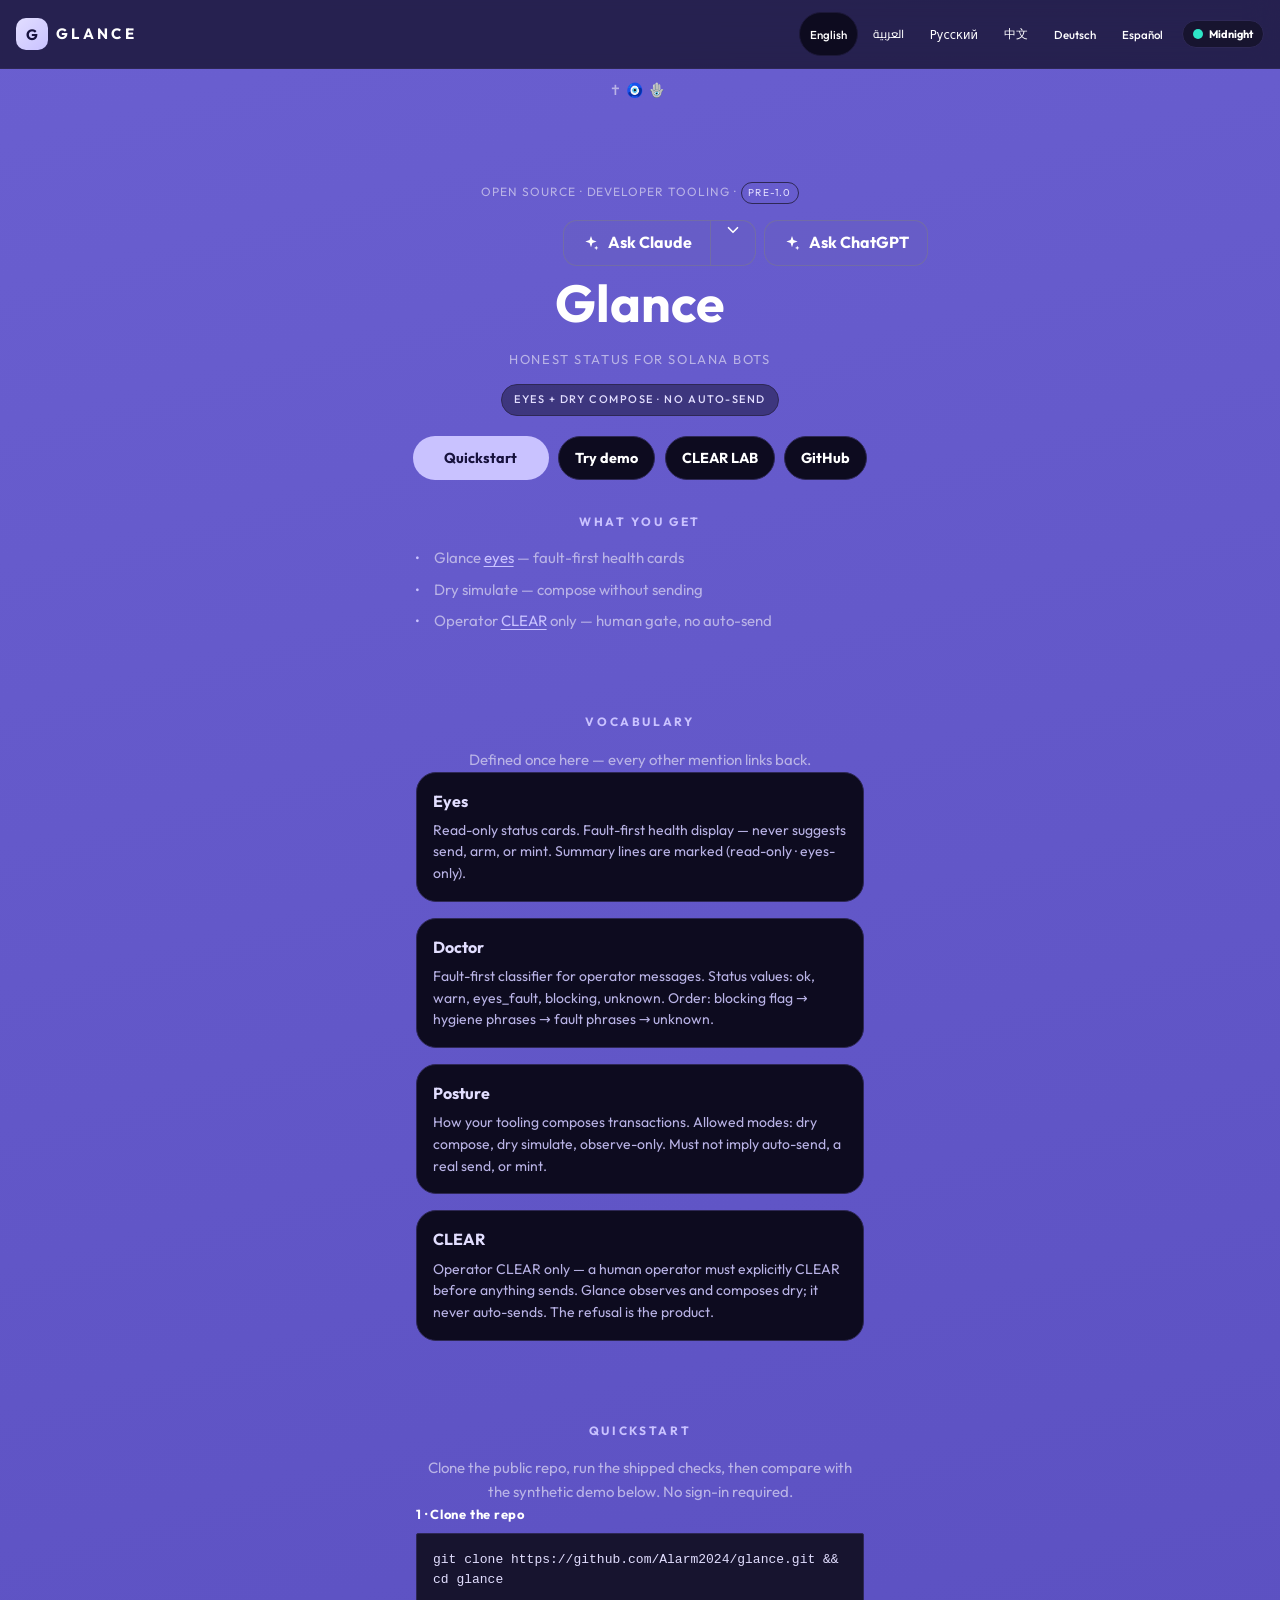
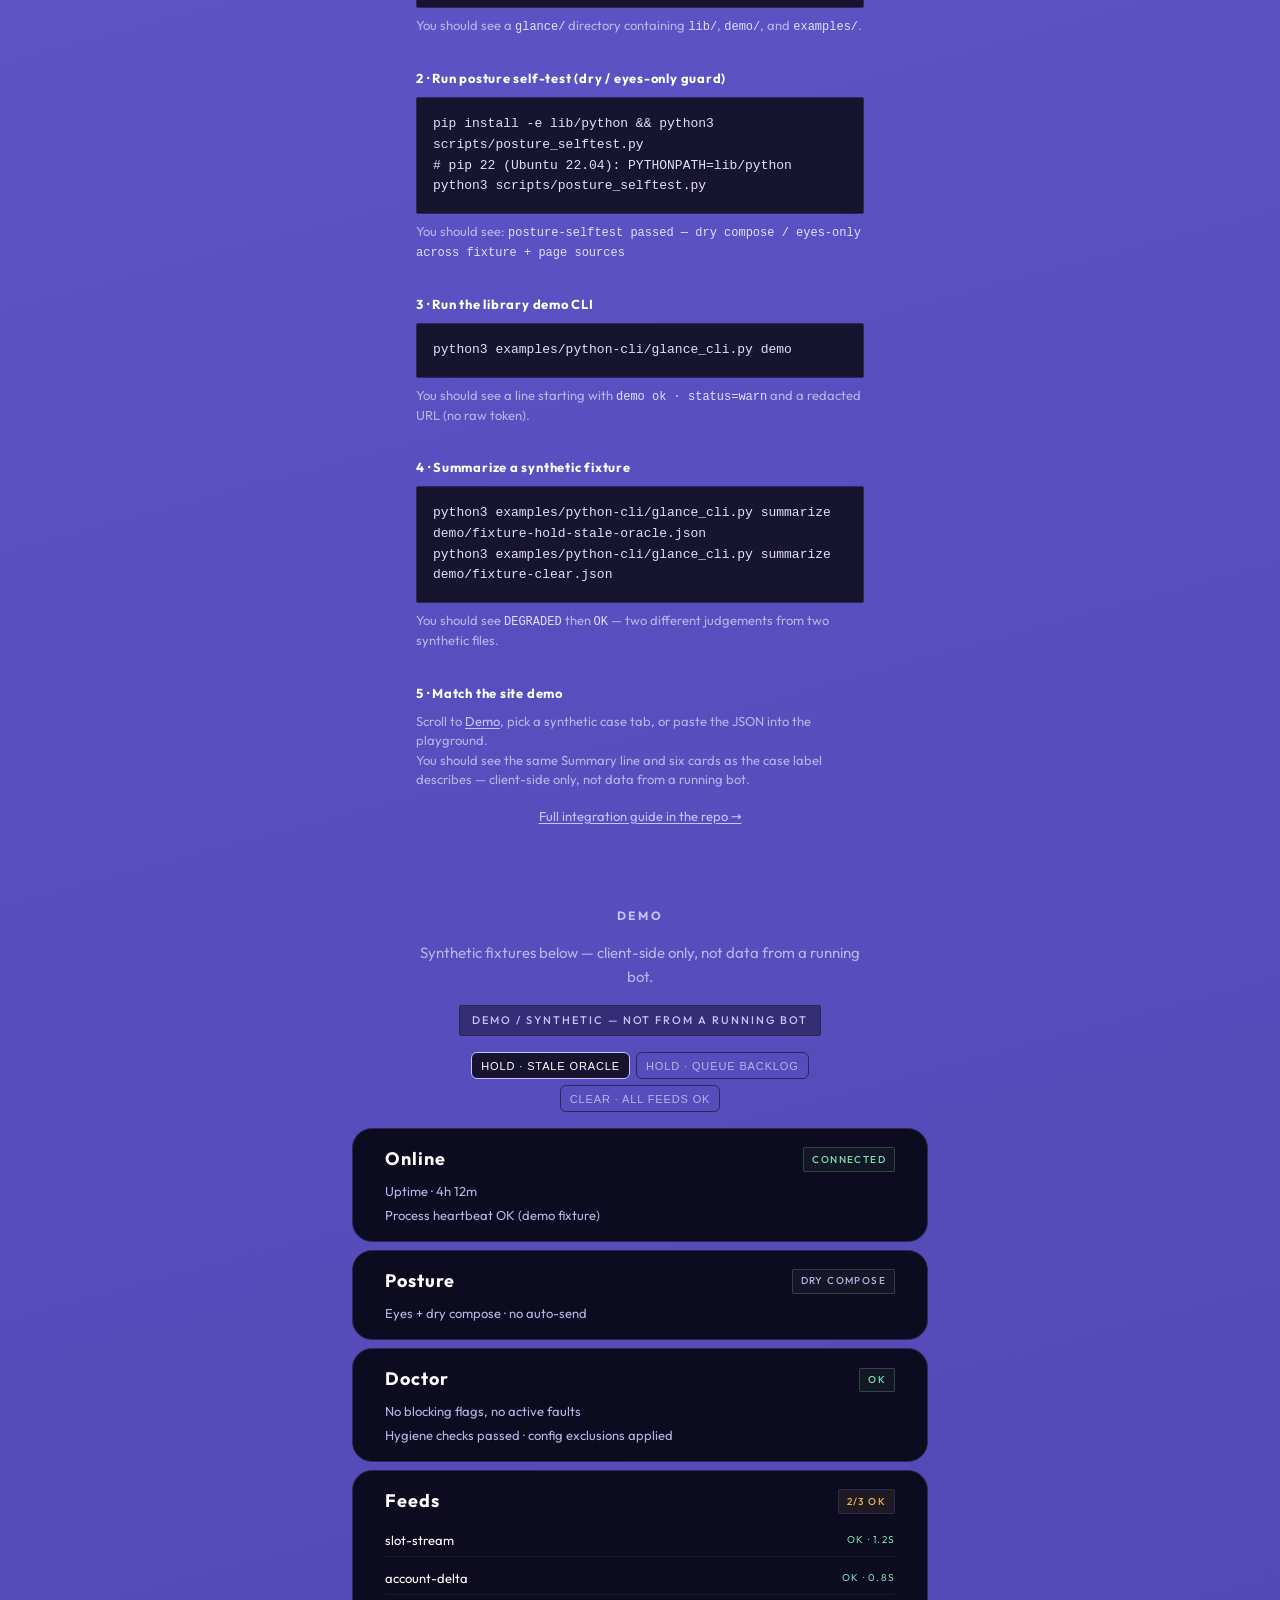
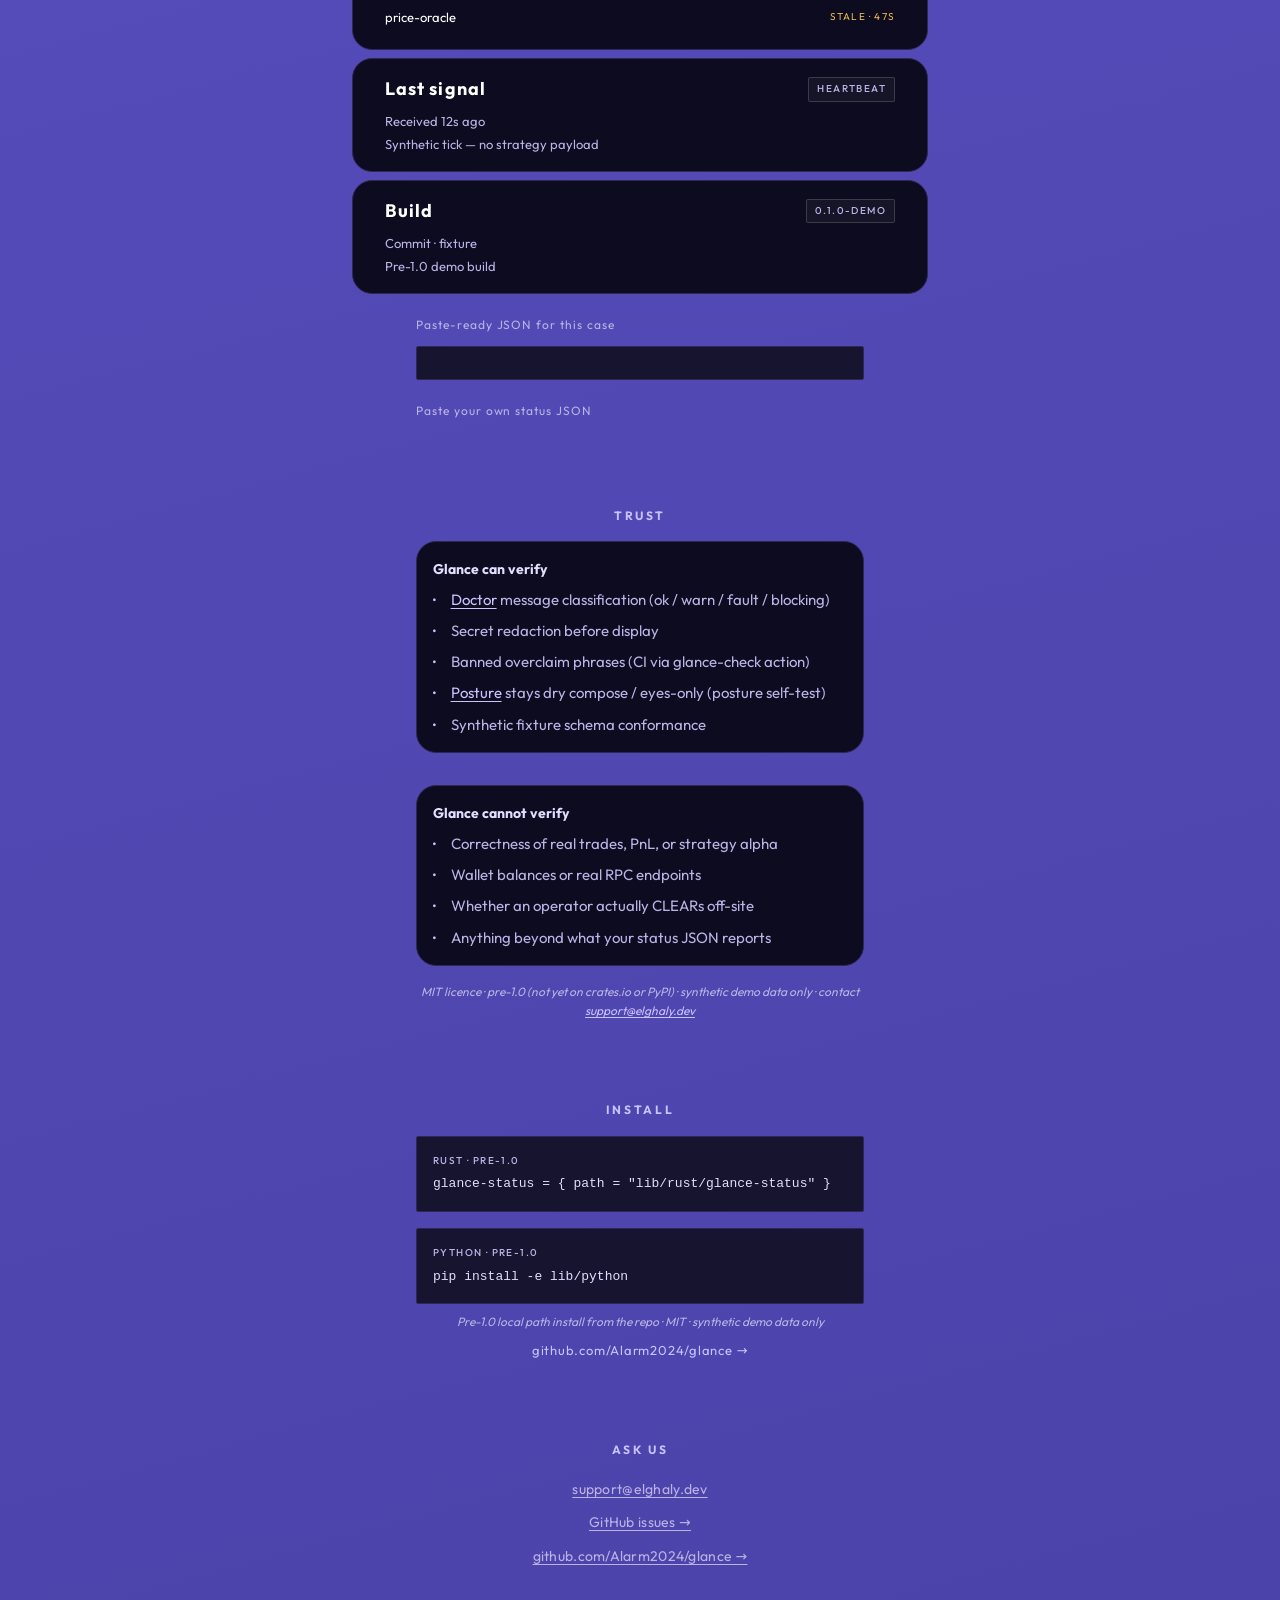
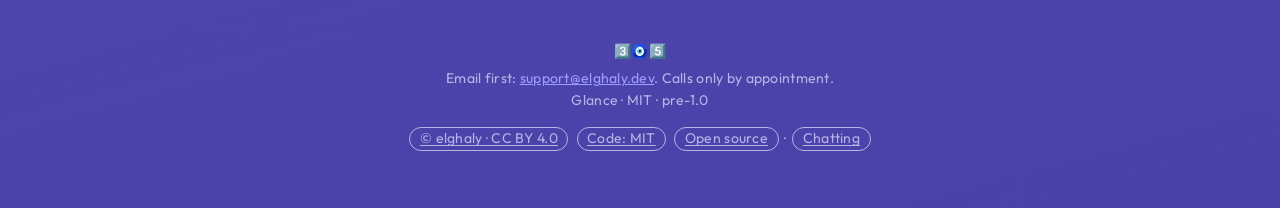
==== index.html @ ae5f7521 "feat: restyle Glance to elghaly chatting palette - Self-host Outfit and Cairo with OFL licence files" ====
<!DOCTYPE html>
<html lang="en" data-theme="midnight">
<head>
  <meta charset="UTF-8">
  <meta name="viewport" content="width=device-width, initial-scale=1.0">
  <meta name="description" content="Glance — honest status for Solana bot operators. Eyes, dry simulate, operator CLEAR only. Synthetic demo. MIT.">
  <meta name="theme-color" content="#352373">
  <meta property="og:title" content="Glance — honest status for Solana bots">
  <meta property="og:description" content="Open-source observability for Solana bot operators. Try the synthetic demo — it never sends a transaction.">
  <meta property="og:image" content="https://glance.elghaly.dev/glance-card.jpg?v=packaging1">
  <meta property="og:image:alt" content="Glance status dashboard preview">
  <meta property="og:url" content="https://glance.elghaly.dev/">
  <meta name="twitter:card" content="summary_large_image">
  <meta name="twitter:title" content="Glance — honest status for Solana bots">
  <meta name="twitter:description" content="Open-source observability for Solana bot operators. Try the synthetic demo — it never sends a transaction.">
  <meta name="twitter:image" content="https://glance.elghaly.dev/glance-card.jpg?v=packaging1">
  <meta name="twitter:image:alt" content="Glance status dashboard preview">
  <link rel="canonical" href="https://glance.elghaly.dev/">
  <title>Glance — honest status for Solana bots</title>
  <script>
    (function () {
      var legacyHosts = ['glance-35.elghaly.dev'];
      if (legacyHosts.indexOf(location.hostname) !== -1) {
        location.replace('https://glance.elghaly.dev' + location.pathname + location.search + location.hash);
      }
    })();
  </script>
  <link rel="preload" href="/fonts/outfit-latin-700-normal.woff2" as="font" type="font/woff2" crossorigin>
  <link rel="preload" href="/fonts/outfit-latin-400-normal.woff2" as="font" type="font/woff2" crossorigin>
  <link rel="stylesheet" href="css/style.css?v=chatting1">
  <style>
    .gword{font-weight:700;font-size:15px;letter-spacing:.22em;color:var(--text)}
    .topbar{display:flex;align-items:center;gap:8px;flex-wrap:wrap}
    .header-right{margin-left:auto;display:flex;align-items:center;gap:6px;flex-wrap:wrap;min-width:0;max-width:100%}
  </style>
  <meta property="og:type" content="website">
  <meta property="og:site_name" content="glance">
  <link rel="icon" href="/favicon.ico" sizes="any">
  <link rel="icon" href="/favicon.svg" type="image/svg+xml">
  <link rel="apple-touch-icon" href="/apple-touch-icon.png">
<style id="lic-badges-css">.lic-badges{margin:.75rem 0 0;font-size:.75rem;line-height:1.2}.lic-badges>a,.lic-badges>span{display:inline-flex;align-items:center;min-height:24px;margin:.2rem .15rem;padding:0 .6rem;border:1px solid currentColor;border-radius:999px;color:inherit;vertical-align:middle}.lic-badges>a{text-decoration:underline;text-underline-offset:2px}.lic-badges>span{text-decoration:none}</style>
</head>
<body>
  <div class="topbar">
    <a class="brand" href="/" aria-label="Glance home">
      <span class="gmark" aria-hidden="true"></span>
      <span class="gword">GLANCE</span>
    </a>
    <div class="header-right">
      <div class="lang-switch" id="langs" role="group" aria-label="Language">
        <button class="lang-btn on" data-lang="en" type="button" aria-pressed="true">English</button>
        <button class="lang-btn" data-lang="ar" type="button" aria-pressed="false">العربية</button>
        <button class="lang-btn" data-lang="ru" type="button" aria-pressed="false">Русский</button>
        <button class="lang-btn" data-lang="zh" type="button" aria-pressed="false">中文</button>
        <button class="lang-btn" data-lang="de" type="button" aria-pressed="false">Deutsch</button>
        <button class="lang-btn" data-lang="es" type="button" aria-pressed="false">Español</button>
      </div>
    </div>
  </div>

  <p class="signs signs--top" aria-hidden="true">✝️🧿🪬</p>

  <header class="hero">
    <p class="hero__eyebrow"><span data-i18n="eyebrow">Open source · Developer tooling</span> · <span class="pre1-badge">pre-1.0</span></p>
    <div class="page-menu" data-page-menu data-page-menu-row style="display:flex;justify-content:flex-end;min-height:46px;margin:0 0 .5rem"></div>
    <h1 class="hero__title">Glance</h1>
    <p class="hero__tag" data-i18n="tag">Honest status for Solana bots</p>
    <p class="status-strip" data-i18n="statusStrip">Eyes + dry compose · no auto-send</p>
    <p class="hero__actions">
      <a class="btn btn--primary" href="#quickstart" data-i18n="tryQuickstart">Quickstart</a>
      <a class="btn btn--ghost" href="#demo" data-i18n="tryDemo">Try demo</a>
      <a class="btn btn--ghost" href="/proof/">CLEAR LAB</a>
      <a class="btn btn--ghost" href="https://github.com/Alarm2024/glance">GitHub</a>
    </p>
  </header>

  <main>
    <section class="section what-you-get" id="what">
      <h2 class="section__label" data-i18n="sectionWhatYouGet">What you get</h2>
      <ul class="bullets">
        <li data-i18n-html="bulletEyes">Glance <a href="#vocab-eyes">eyes</a> — fault-first health cards</li>
        <li data-i18n="bulletDry">Dry simulate — compose without sending</li>
        <li data-i18n-html="bulletClear">Operator <a href="#vocab-clear">CLEAR</a> only — human gate, no auto-send</li>
      </ul>
    </section>

    <section class="section vocab" id="vocab">
      <h2 class="section__label" data-i18n="sectionVocab">Vocabulary</h2>
      <p class="build__text" data-i18n="vocabIntro">Defined once here — every other mention links back.</p>
      <dl class="vocab-list">
        <div class="vocab-list__item" id="vocab-eyes">
          <dt data-i18n="vocabEyesTerm">Eyes</dt>
          <dd data-i18n="vocabEyesDef">Read-only status cards. Fault-first health display — never suggests send, arm, or mint. Summary lines are marked (read-only · eyes-only).</dd>
        </div>
        <div class="vocab-list__item" id="vocab-doctor">
          <dt data-i18n="vocabDoctorTerm">Doctor</dt>
          <dd data-i18n="vocabDoctorDef">Fault-first classifier for operator messages. Status values: ok, warn, eyes_fault, blocking, unknown. Order: blocking flag → hygiene phrases → fault phrases → unknown.</dd>
        </div>
        <div class="vocab-list__item" id="vocab-posture">
          <dt data-i18n="vocabPostureTerm">Posture</dt>
          <dd data-i18n="vocabPostureDef">How your tooling composes transactions. Allowed modes: dry compose, dry simulate, observe-only. Must not imply auto-send, a real send, or mint.</dd>
        </div>
        <div class="vocab-list__item" id="vocab-clear">
          <dt data-i18n="vocabClearTerm">CLEAR</dt>
          <dd data-i18n="vocabClearDef">Operator CLEAR only — a human operator must explicitly CLEAR before anything sends. Glance observes and composes dry; it never auto-sends. The refusal is the product.</dd>
        </div>
      </dl>
    </section>

    <section class="section quickstart" id="quickstart">
      <h2 class="section__label" data-i18n="sectionQuickstart">Quickstart</h2>
      <p class="build__text" data-i18n="quickstartIntro">Clone the public repo, run the shipped checks, then compare with the synthetic demo below. No sign-in required.</p>
      <ol class="quickstart-steps">
        <li class="quickstart-step">
          <p class="quickstart-step__title" data-i18n="qs1Title">1 · Clone the repo</p>
          <pre class="code-block code-block--step"><code>git clone https://github.com/Alarm2024/glance.git &amp;&amp; cd glance</code></pre>
          <p class="quickstart-step__check" data-i18n-html="qs1Check">You should see a <code>glance/</code> directory containing <code>lib/</code>, <code>demo/</code>, and <code>examples/</code>.</p>
        </li>
        <li class="quickstart-step">
          <p class="quickstart-step__title" data-i18n="qs2Title">2 · Run posture self-test (dry / eyes-only guard)</p>
          <pre class="code-block code-block--step"><code>pip install -e lib/python &amp;&amp; python3 scripts/posture_selftest.py
# pip 22 (Ubuntu 22.04): PYTHONPATH=lib/python python3 scripts/posture_selftest.py</code></pre>
          <p class="quickstart-step__check" data-i18n-html="qs2Check">You should see: <code>posture-selftest passed — dry compose / eyes-only across fixture + page sources</code></p>
        </li>
        <li class="quickstart-step">
          <p class="quickstart-step__title" data-i18n="qs3Title">3 · Run the library demo CLI</p>
          <pre class="code-block code-block--step"><code>python3 examples/python-cli/glance_cli.py demo</code></pre>
          <p class="quickstart-step__check" data-i18n-html="qs3Check">You should see a line starting with <code>demo ok · status=warn</code> and a redacted URL (no raw token).</p>
        </li>
        <li class="quickstart-step">
          <p class="quickstart-step__title" data-i18n="qs4Title">4 · Summarize a synthetic fixture</p>
          <pre class="code-block code-block--step"><code>python3 examples/python-cli/glance_cli.py summarize demo/fixture-hold-stale-oracle.json
python3 examples/python-cli/glance_cli.py summarize demo/fixture-clear.json</code></pre>
          <p class="quickstart-step__check" data-i18n-html="qs4Check">You should see <code>DEGRADED</code> then <code>OK</code> — two different judgements from two synthetic files.</p>
        </li>
        <li class="quickstart-step">
          <p class="quickstart-step__title" data-i18n="qs5Title">5 · Match the site demo</p>
          <p class="quickstart-step__hint" data-i18n-html="qs5Hint">Scroll to <a href="#demo">Demo</a>, pick a synthetic case tab, or paste the JSON into the playground.</p>
          <p class="quickstart-step__check" data-i18n="qs5Check">You should see the same Summary line and six cards as the case label describes — client-side only, not data from a running bot.</p>
        </li>
      </ol>
      <p class="quickstart-more"><a href="https://github.com/Alarm2024/glance/blob/main/docs/add-glance-in-15-minutes.md" target="_blank" rel="noopener" data-i18n="quickstartGuide">Full integration guide in the repo →</a></p>
    </section>

    <section class="section demo" id="demo">
      <h2 class="section__label" data-i18n="sectionDemo">Demo</h2>
      <p class="build__text playground__hint" data-i18n="demoHint">Synthetic fixtures below — client-side only, not data from a running bot.</p>
      <p id="synthetic-banner" class="synthetic-banner" data-synthetic="true" data-i18n="syntheticFallback">DEMO / SYNTHETIC — not from a running bot</p>
      <div class="demo-cases" role="tablist" aria-label="Synthetic demo cases">
        <button type="button" class="demo-case on" role="tab" aria-selected="true" data-case="hold-stale-oracle" data-i18n="caseHoldOracle">HOLD · stale oracle</button>
        <button type="button" class="demo-case" role="tab" aria-selected="false" data-case="hold-queue" data-i18n="caseHoldQueue">HOLD · queue backlog</button>
        <button type="button" class="demo-case" role="tab" aria-selected="false" data-case="clear" data-i18n="caseClear">CLEAR · all feeds ok</button>
      </div>
      <p id="status-summary" class="status-summary status-summary--degraded" hidden aria-live="polite">Summary · DEGRADED (read-only · eyes-only)</p>
      <div id="cards" class="cards" aria-live="polite">
        <article class="card">
          <div class="card__header">
            <span class="card__name">Online</span>
            <span class="card__badge card__badge--ok">connected</span>
          </div>
          <p class="card__detail">Uptime · 4h 12m</p>
          <p class="card__detail">Process heartbeat OK (demo fixture)</p>
        </article>
        <article class="card">
          <div class="card__header">
            <span class="card__name">Posture</span>
            <span class="card__badge card__badge--info">dry compose</span>
          </div>
          <p class="card__detail">Eyes + dry compose · no auto-send</p>
        </article>
        <article class="card">
          <div class="card__header">
            <span class="card__name">Doctor</span>
            <span class="card__badge card__badge--ok">ok</span>
          </div>
          <p class="card__detail">No blocking flags, no active faults</p>
          <p class="card__detail">Hygiene checks passed · config exclusions applied</p>
        </article>
        <article class="card">
          <div class="card__header">
            <span class="card__name">Feeds</span>
            <span class="card__badge card__badge--warn">2/3 ok</span>
          </div>
          <ul class="feeds-list">
            <li><span class="feeds-list__name">slot-stream</span><span class="feeds-list__state feeds-list__state--ok">ok · 1.2s</span></li>
            <li><span class="feeds-list__name">account-delta</span><span class="feeds-list__state feeds-list__state--ok">ok · 0.8s</span></li>
            <li><span class="feeds-list__name">price-oracle</span><span class="feeds-list__state feeds-list__state--stale">stale · 47s</span></li>
          </ul>
        </article>
        <article class="card">
          <div class="card__header">
            <span class="card__name">Last signal</span>
            <span class="card__badge card__badge--info">heartbeat</span>
          </div>
          <p class="card__detail">Received 12s ago</p>
          <p class="card__detail">Synthetic tick — no strategy payload</p>
        </article>
        <article class="card">
          <div class="card__header">
            <span class="card__name">Build</span>
            <span class="card__badge card__badge--info">0.1.0-demo</span>
          </div>
          <p class="card__detail">Commit · fixture</p>
          <p class="card__detail">Pre-1.0 demo build</p>
        </article>
      </div>
      <details class="demo-paste" open>
        <summary data-i18n="demoPasteToggle">Paste-ready JSON for this case</summary>
        <pre id="demo-paste-json" class="demo-paste__json" tabindex="0"></pre>
      </details>
      <details class="playground-advanced">
        <summary data-i18n="playgroundToggle">Paste your own status JSON</summary>
        <label class="playground" for="playground-input">
          <span class="playground__label" data-i18n="statusJsonLabel">Status JSON</span>
          <textarea id="playground-input" class="playground__input" rows="8" spellcheck="false"></textarea>
        </label>
      </details>
    </section>

    <section class="section trust" id="trust">
      <h2 class="section__label" data-i18n="sectionTrust">Trust</h2>
      <div class="trust-grid">
        <div class="trust-block">
          <h3 class="trust-block__title" data-i18n="trustCanTitle">Glance can verify</h3>
          <ul class="bullets bullets--left">
            <li data-i18n-html="trustCan1"><a href="#vocab-doctor">Doctor</a> message classification (ok / warn / fault / blocking)</li>
            <li data-i18n="trustCan2">Secret redaction before display</li>
            <li data-i18n="trustCan3">Banned overclaim phrases (CI via glance-check action)</li>
            <li data-i18n-html="trustCan4"><a href="#vocab-posture">Posture</a> stays dry compose / eyes-only (posture self-test)</li>
            <li data-i18n="trustCan5">Synthetic fixture schema conformance</li>
          </ul>
        </div>
        <div class="trust-block">
          <h3 class="trust-block__title" data-i18n="trustCannotTitle">Glance cannot verify</h3>
          <ul class="bullets bullets--left">
            <li data-i18n="trustCannot1">Correctness of real trades, PnL, or strategy alpha</li>
            <li data-i18n="trustCannot2">Wallet balances or real RPC endpoints</li>
            <li data-i18n="trustCannot3">Whether an operator actually CLEARs off-site</li>
            <li data-i18n="trustCannot4">Anything beyond what your status JSON reports</li>
          </ul>
        </div>
      </div>
      <p class="trust-meta" data-i18n-html="trustMeta">MIT licence · pre-1.0 (not yet on crates.io or PyPI) · synthetic demo data only · contact <a href="mailto:support@elghaly.dev">support@elghaly.dev</a></p>
    </section>

    <section class="section install" id="install">
      <h2 class="section__label" data-i18n="sectionInstall">Install</h2>
      <div class="install__blocks">
        <div class="code-block"><span class="code-block__label" data-i18n="rustLabel">Rust · pre-1.0</span>glance-status = { path = "lib/rust/glance-status" }</div>
        <div class="code-block"><span class="code-block__label" data-i18n="pythonLabel">Python · pre-1.0</span>pip install -e lib/python</div>
      </div>
      <p class="install__note" data-i18n="installNote">Pre-1.0 local path install from the repo · MIT · synthetic demo data only</p>
      <p class="install__repo"><a class="install__link" href="https://github.com/Alarm2024/glance" target="_blank" rel="noopener">github.com/Alarm2024/glance →</a></p>
    </section>

    <section class="section ask" id="ask">
      <h2 class="section__label" data-i18n="sectionAsk">Ask us</h2>
      <ul class="contact__list">
        <li><a href="mailto:support@elghaly.dev">support@elghaly.dev</a></li>
        <li><a href="https://github.com/Alarm2024/glance/issues" target="_blank" rel="noopener">GitHub issues →</a></li>
        <li><a href="https://github.com/Alarm2024/glance" target="_blank" rel="noopener">github.com/Alarm2024/glance →</a></li>
      </ul>
    </section>
  </main>

  <footer class="footer">
    <p class="signs signs--bottom" aria-hidden="true">3️⃣🧿5️⃣</p>
    <p class="footer__contact">Email first: <a href="mailto:support@elghaly.dev">support@elghaly.dev</a>. Calls only by appointment.</p>
    <p data-i18n="footer">Glance · MIT · pre-1.0</p>
  <p class="lic-badges"><a href="https://creativecommons.org/licenses/by/4.0/" rel="license">© elghaly · CC BY 4.0</a> <a href="https://github.com/Alarm2024/glance/blob/main/LICENSE">Code: MIT</a> <a href="https://github.com/Alarm2024">Open source</a> · <a href="https://chatting.elghaly.dev/">Chatting</a></p>
  </footer>

  <script src="themes.js?v=packaging1"></script>
  <script src="i18n.js?v=packaging1"></script>
  <script src="app.js?v=packaging1"></script>
<script src="/page-menu.js" defer></script>
</body>
</html>
---- css/style.css ----
/* Glance — elghaly palette (matches chatting.elghaly.dev tokens) */
@import url("fonts.css");

:root {
  color-scheme: dark;
  --bg: #5a4fc0;
  --bg-2: #6a5fd0;
  --card: #0d0b1f;
  --card-2: #17142f;
  --line: #1c1838;
  --line-2: #2e2856;
  --text: #ffffff;
  --muted: #b9b3e6;
  --gold: #c9c2ff;
  --gold-2: #e2deff;
  --gold-ink: #17123d;
  --pos: #7be3b0;
  --radius: 22px;
  --radius-sm: 20px;
  --max: 72rem;
  --gutter: 1rem;
  --ease: cubic-bezier(0.2, 0.7, 0.2, 1);
  --font: "Outfit", "Cairo", system-ui, sans-serif;
  /* Legacy aliases used across Glance components */
  --ink: var(--card);
  --ink-soft: var(--card-2);
  --ink-muted: var(--card-2);
  --gold-warm: var(--gold-2);
  --gold-dim: var(--line-2);
  --text-muted: var(--muted);
  --font-serif: var(--font);
  --font-sans: var(--font);
  --space-xs: 0.5rem;
  --space-sm: 1rem;
  --space-md: 2rem;
  --space-lg: 3.5rem;
  --space-xl: 5rem;
  --max-width: 36rem;
  --transition: 0.25s var(--ease);
  --status-ok: var(--pos);
  --status-warn: #e6b84d;
  --status-fault: #c97a62;
  --status-blocking: #c96262;
  --status-unknown: var(--muted);
}

*,
*::before,
*::after {
  box-sizing: border-box;
  margin: 0;
  padding: 0;
}

html {
  scroll-behavior: smooth;
  -webkit-text-size-adjust: 100%;
}

body {
  min-height: 100dvh;
  display: flex;
  flex-direction: column;
  align-items: center;
  background: linear-gradient(165deg, var(--bg-2) 0%, var(--bg) 42%, #4a42a8 100%);
  color: var(--text);
  font-family: var(--font);
  font-weight: 400;
  font-size: 1rem;
  line-height: 1.6;
  -webkit-font-smoothing: antialiased;
}

/* Top bar */
.topbar {
  position: sticky;
  top: 0;
  z-index: 50;
  width: 100%;
  display: flex;
  align-items: center;
  gap: 8px;
  padding: 10px var(--gutter);
  background: rgba(13, 11, 31, 0.72);
  backdrop-filter: blur(14px);
  border-bottom: 1px solid var(--line-2);
}

.topbar a.brand {
  display: flex;
  align-items: center;
  gap: 8px;
  text-decoration: none;
  color: inherit;
}

.gmark {
  width: 32px;
  height: 32px;
  border-radius: 10px;
  display: grid;
  place-items: center;
  font: 700 15px var(--font);
  color: var(--gold-ink);
  background: linear-gradient(135deg, var(--gold-2), var(--gold));
}

/* The letter is drawn by CSS so it is not part of the link's visible text:
   the link is named "Glance home" and its visible text stays "GLANCE". */
.gmark::before {
  content: "G";
}

.gword {
  font-size: 12px;
  letter-spacing: 0.2em;
  font-weight: 600;
  color: var(--text);
}

.header-right {
  margin-left: auto;
  display: flex;
  align-items: center;
  gap: 6px;
}

.lang-switch {
  display: flex;
  gap: 4px;
  flex-wrap: wrap;
  justify-content: flex-end;
  min-width: 0;
  max-width: 100%;
  overflow-x: auto;
  scrollbar-width: none;
  padding: 2px;
}

.lang-switch::-webkit-scrollbar {
  display: none;
}

.lang-btn {
  flex: none;
  min-height: 44px;
  min-width: 44px;
  padding: 4px 10px;
  border: 1px solid transparent;
  border-radius: 999px;
  background: transparent;
  color: var(--text);
  font: 500 0.72rem var(--font);
  white-space: nowrap;
  cursor: pointer;
}

.lang-btn.on,
.lang-btn[aria-pressed="true"] {
  color: var(--text);
  border-color: var(--line);
  background: var(--card);
}

.theme-wrap {
  position: relative;
}

.theme-btn {
  display: flex;
  align-items: center;
  gap: 6px;
  background: var(--ink-soft);
  color: var(--text);
  border: 1px solid var(--gold-dim);
  border-radius: 999px;
  padding: 6px 10px;
  font: 600 11px var(--font-sans);
  cursor: pointer;
}

.theme-dot {
  width: 10px;
  height: 10px;
  border-radius: 50%;
  background: #2ee6c7;
  display: inline-block;
}

.theme-panel {
  display: none;
  position: absolute;
  right: 0;
  top: calc(100% + 8px);
  min-width: 200px;
  background: #16181d;
  border: 1px solid rgba(255, 255, 255, 0.08);
  border-radius: 16px;
  padding: 10px;
  z-index: 80;
}

.theme-wrap.open .theme-panel {
  display: block;
}

.theme-panel p {
  font-size: 10px;
  letter-spacing: 0.14em;
  text-transform: uppercase;
  color: #8b93a0;
  margin: 0 8px 8px;
}

.theme-item {
  display: flex;
  align-items: center;
  gap: 10px;
  width: 100%;
  border: 0;
  background: transparent;
  color: #e8eef2;
  padding: 10px;
  border-radius: 12px;
  font: 600 14px var(--font-sans);
  cursor: pointer;
  text-align: left;
}

.theme-item.on {
  background: #14302c;
  color: #2ee6c7;
}

.theme-item i {
  width: 14px;
  height: 14px;
  border-radius: 50%;
  display: block;
}

.theme-item .ck {
  margin-left: auto;
  opacity: 0;
}

.theme-item.on .ck {
  opacity: 1;
}

/* Hero */
.hero {
  width: 100%;
  max-width: calc(var(--max-width) + var(--space-md) * 2);
  padding: var(--space-lg) var(--space-md) var(--space-md);
  text-align: center;
}

.hero__eyebrow {
  font-size: 0.75rem;
  letter-spacing: 0.08em;
  text-transform: uppercase;
  color: var(--text-muted);
  margin-bottom: var(--space-sm);
}

.hero__title {
  font-family: var(--font);
  font-size: clamp(2rem, 8vw, 3.25rem);
  font-weight: 700;
  line-height: 1.15;
  color: var(--text);
  margin-bottom: var(--space-sm);
}

.hero__tag {
  font-size: 0.8125rem;
  letter-spacing: 0.12em;
  text-transform: uppercase;
  color: var(--text-muted);
  max-width: 28rem;
  margin-inline: auto;
}

.status-strip {
  display: inline-block;
  margin-top: 0.85rem;
  padding: 0.4rem 0.75rem;
  font-size: 0.6875rem;
  font-weight: 500;
  letter-spacing: 0.14em;
  text-transform: uppercase;
  color: var(--gold-warm);
  border: 1px solid var(--gold-dim);
  border-radius: 999px;
  background: rgba(13, 11, 31, 0.45);
}

.signs {
  margin: 0;
  text-align: center;
  font-size: 0.875rem;
  letter-spacing: 0.35em;
  color: var(--text-muted);
  user-select: none;
}

.signs--top {
  padding: 0.65rem var(--space-md) 0;
}

.signs--bottom {
  margin-bottom: 0.35rem;
  letter-spacing: 0.25em;
}

.bullets {
  list-style: none;
  display: flex;
  flex-direction: column;
  gap: 0.55rem;
  max-width: 28rem;
  margin-inline: auto;
  text-align: left;
}

.bullets li {
  position: relative;
  padding-left: 1.1rem;
  font-size: 0.9375rem;
  color: var(--text-muted);
  line-height: 1.5;
}

.bullets li::before {
  content: "·";
  position: absolute;
  left: 0;
  color: var(--gold);
  font-weight: 600;
}

.bullets--left {
  text-align: left;
}

.bullets a,
.vocab-list a,
.quickstart-step a,
.trust-meta a {
  color: var(--gold);
  text-decoration: none;
}

.bullets a:hover,
.vocab-list a:hover,
.quickstart-step a:hover,
.trust-meta a:hover {
  color: var(--gold-warm);
}

.pre1-badge {
  display: inline-block;
  padding: 0.1rem 0.4rem;
  border: 1px solid var(--gold-dim);
  border-radius: 999px;
  font-size: 0.625rem;
  letter-spacing: 0.12em;
  text-transform: uppercase;
  color: var(--gold-warm);
  vertical-align: middle;
}

.vocab-list {
  max-width: 28rem;
  margin-inline: auto;
  text-align: left;
  display: flex;
  flex-direction: column;
  gap: var(--space-sm);
}

.vocab-list__item {
  padding: var(--space-sm);
  border: 1px solid var(--line-2);
  border-radius: var(--radius-sm);
  background: var(--card);
}

.vocab-list dt {
  font-family: var(--font-serif);
  font-size: 1rem;
  font-weight: 600;
  color: var(--gold-warm);
  margin-bottom: 0.35rem;
}

.vocab-list dd {
  font-size: 0.875rem;
  color: var(--text-muted);
  line-height: 1.55;
  margin: 0;
}

.quickstart-steps {
  list-style: none;
  max-width: 28rem;
  margin-inline: auto;
  text-align: left;
  display: flex;
  flex-direction: column;
  gap: var(--space-md);
  counter-reset: qs;
}

.quickstart-step__title {
  font-size: 0.8125rem;
  font-weight: 600;
  letter-spacing: 0.06em;
  color: var(--text);
  margin-bottom: 0.5rem;
}

.code-block--step {
  margin-bottom: 0.5rem;
  white-space: pre-wrap;
  word-break: break-word;
}

.quickstart-step__check,
.quickstart-step__hint {
  font-size: 0.8125rem;
  color: var(--text-muted);
  line-height: 1.5;
}

.quickstart-step__check code,
.quickstart-step__hint code {
  font-family: ui-monospace, "Cascadia Code", "Source Code Pro", monospace;
  font-size: 0.75rem;
  color: var(--gold-warm);
}

.quickstart-more {
  margin-top: var(--space-sm);
  font-size: 0.8125rem;
}

.quickstart-more a {
  color: var(--gold);
  text-decoration: none;
}

.demo-cases {
  display: flex;
  flex-wrap: wrap;
  gap: 0.4rem;
  justify-content: center;
  margin-bottom: var(--space-sm);
  max-width: 28rem;
  margin-inline: auto;
}

.demo-case {
  background: transparent;
  border: 1px solid var(--gold-dim);
  color: var(--text-muted);
  padding: 0.4rem 0.55rem;
  border-radius: 6px;
  font-size: 0.6875rem;
  font-weight: 500;
  letter-spacing: 0.08em;
  text-transform: uppercase;
  cursor: pointer;
}

.demo-case.on {
  color: var(--text);
  border-color: var(--gold);
  background: var(--card-2);
}

.demo-paste {
  margin-top: var(--space-sm);
  max-width: 28rem;
  margin-inline: auto;
  text-align: left;
}

.demo-paste summary {
  cursor: pointer;
  font-size: 0.75rem;
  letter-spacing: 0.08em;
  color: var(--text-muted);
  padding: 0.35rem 0;
  list-style: none;
}

.demo-paste summary::-webkit-details-marker {
  display: none;
}

.demo-paste__json {
  margin-top: 0.35rem;
  padding: var(--space-sm);
  border: 1px solid var(--gold-dim);
  border-radius: 2px;
  background: var(--ink-soft);
  font-family: ui-monospace, "Cascadia Code", "Source Code Pro", monospace;
  font-size: 0.72rem;
  line-height: 1.45;
  color: var(--gold-warm);
  overflow-x: auto;
  white-space: pre-wrap;
  word-break: break-word;
  max-height: 14rem;
  overflow-y: auto;
}

.trust-grid {
  display: flex;
  flex-direction: column;
  gap: var(--space-md);
  max-width: 28rem;
  margin-inline: auto;
}

.trust-block {
  text-align: left;
  padding: var(--space-sm);
  border: 1px solid var(--line-2);
  border-radius: var(--radius-sm);
  background: var(--card);
}

.trust-block__title {
  font-family: var(--font-serif);
  font-size: 0.875rem;
  font-weight: 600;
  color: var(--gold-warm);
  margin-bottom: 0.5rem;
}

.trust-meta {
  margin-top: var(--space-sm);
  font-size: 0.75rem;
  color: var(--text-muted);
  font-style: italic;
  max-width: 28rem;
  margin-inline: auto;
}

.playground-advanced {
  margin-top: var(--space-sm);
  max-width: 28rem;
  margin-inline: auto;
  text-align: left;
}

.playground-advanced summary {
  cursor: pointer;
  font-size: 0.75rem;
  letter-spacing: 0.08em;
  color: var(--text-muted);
  padding: 0.35rem 0;
  list-style: none;
}

.playground-advanced summary::-webkit-details-marker {
  display: none;
}

.playground-advanced[open] summary {
  margin-bottom: 0.5rem;
  color: var(--gold);
}

.btn--primary {
  min-height: 44px;
  min-width: 8.5rem;
  display: inline-flex;
  align-items: center;
  justify-content: center;
}

.hero__actions {
  display: flex;
  flex-wrap: wrap;
  gap: 0.6rem;
  justify-content: center;
  margin-top: 1.25rem;
}

.btn {
  display: inline-flex;
  align-items: center;
  justify-content: center;
  min-height: 44px;
  padding: 0.55rem 1rem;
  border-radius: 999px;
  background: var(--gold);
  color: var(--gold-ink);
  text-decoration: none;
  font-weight: 600;
  font-size: 0.9rem;
  transition: background-color var(--transition), color var(--transition);
}

.btn--ghost {
  background: var(--card);
  color: var(--text);
  border: 1px solid var(--line-2);
}

/* Main sections */
main {
  width: 100%;
  max-width: calc(var(--max-width) + var(--space-md) * 2);
  padding: 0 var(--space-md) var(--space-lg);
  display: flex;
  flex-direction: column;
  gap: var(--space-lg);
}

.section {
  text-align: center;
}

.section__label {
  font-family: var(--font-serif);
  font-size: 0.75rem;
  font-weight: 600;
  letter-spacing: 0.22em;
  text-transform: uppercase;
  color: var(--gold);
  margin-bottom: var(--space-sm);
}

.build__text {
  font-size: 0.9375rem;
  color: var(--text-muted);
  max-width: 28rem;
  margin-inline: auto;
}

.synthetic-banner {
  display: inline-block;
  font-size: 0.6875rem;
  font-weight: 500;
  letter-spacing: 0.18em;
  text-transform: uppercase;
  color: var(--gold);
  border: 1px solid var(--gold-dim);
  border-radius: 2px;
  padding: 0.35rem 0.75rem;
  margin-bottom: var(--space-sm);
  background: rgba(13, 11, 31, 0.45);
}

.status-summary {
  font-size: 0.75rem;
  font-weight: 500;
  letter-spacing: 0.08em;
  text-transform: uppercase;
  margin: 0 auto var(--space-sm);
  max-width: 28rem;
}

.status-summary--ok {
  color: var(--status-ok, #6fe0c4);
}

.status-summary--degraded {
  color: var(--status-warn, #c9a962);
}

.status-summary--fault {
  color: var(--status-fault, #c97a62);
}
.playground {
  display: block;
  margin-bottom: var(--space-sm);
  text-align: left;
  max-width: 28rem;
  margin-inline: auto;
}

.playground__hint {
  margin-bottom: var(--space-sm);
}

.playground__label {
  display: block;
  margin-bottom: 0.35rem;
  font-size: 0.625rem;
  font-weight: 500;
  letter-spacing: 0.14em;
  text-transform: uppercase;
  color: var(--text-muted);
}

.playground__input {
  width: 100%;
  min-height: 8rem;
  padding: var(--space-sm);
  border-radius: 2px;
  border: 1px solid var(--gold-dim);
  background: var(--ink-soft);
  color: var(--gold-warm);
  font-family: ui-monospace, "Cascadia Code", "Source Code Pro", monospace;
  font-size: 0.78rem;
  line-height: 1.45;
  resize: vertical;
}

.playground__input:focus {
  outline: 2px solid rgba(46, 230, 199, 0.45);
  outline-offset: 2px;
}

.cards {
  display: flex;
  flex-direction: column;
  gap: var(--space-xs);
  text-align: left;
}

.card {
  padding: var(--space-sm) var(--space-md);
  border: 1px solid var(--line-2);
  border-radius: var(--radius-sm);
  background: var(--card);
  transition:
    border-color var(--transition),
    background var(--transition),
    transform var(--transition);
}

.card:hover {
  border-color: var(--gold);
  background: var(--ink-muted);
  transform: translateX(4px);
}

.card__header {
  display: flex;
  align-items: center;
  justify-content: space-between;
  margin-bottom: var(--space-xs);
}

.card__name {
  font-family: var(--font-serif);
  font-size: 1.125rem;
  font-weight: 600;
  letter-spacing: 0.06em;
  color: var(--text);
}

.card__badge {
  font-size: 0.625rem;
  font-weight: 500;
  letter-spacing: 0.14em;
  text-transform: uppercase;
  padding: 0.2rem 0.5rem;
  border-radius: 2px;
  border: 1px solid transparent;
}

.card__badge--ok {
  color: var(--status-ok);
  border-color: rgba(107, 158, 120, 0.35);
  background: rgba(107, 158, 120, 0.08);
}

.card__badge--warn {
  color: var(--status-warn);
  border-color: var(--gold-dim);
  background: rgba(230, 184, 77, 0.08);
}

.card__badge--eyes_fault {
  color: var(--status-fault);
  border-color: rgba(201, 122, 98, 0.35);
  background: rgba(201, 122, 98, 0.08);
}

.card__badge--blocking {
  color: var(--status-blocking);
  border-color: rgba(201, 98, 98, 0.35);
  background: rgba(201, 98, 98, 0.08);
}

.card__badge--unknown {
  color: var(--status-unknown);
  border-color: rgba(154, 179, 173, 0.35);
  background: rgba(154, 179, 173, 0.08);
}

.card__badge--info {
  color: var(--text-muted);
  border-color: rgba(154, 179, 173, 0.25);
  background: rgba(154, 179, 173, 0.06);
}

.card__detail {
  font-size: 0.8125rem;
  color: var(--text-muted);
  line-height: 1.5;
}

.card__detail + .card__detail {
  margin-top: 0.25rem;
}

.feeds-list {
  list-style: none;
  display: flex;
  flex-direction: column;
  gap: 0.35rem;
  margin-top: var(--space-xs);
}

.feeds-list li {
  display: flex;
  align-items: center;
  justify-content: space-between;
  font-size: 0.8125rem;
  color: var(--text-muted);
  padding: 0.35rem 0;
  border-bottom: 1px solid rgba(46, 230, 199, 0.08);
}

.feeds-list li:last-child {
  border-bottom: none;
}

.feeds-list__name {
  font-family: var(--font-serif);
  color: var(--text);
}

.feeds-list__state {
  font-size: 0.625rem;
  letter-spacing: 0.12em;
  text-transform: uppercase;
}

.feeds-list__state--ok { color: var(--status-ok); }
.feeds-list__state--stale { color: var(--status-warn); }
.feeds-list__state--down { color: var(--status-blocking); }

.install__blocks {
  display: flex;
  flex-direction: column;
  gap: var(--space-sm);
  max-width: 28rem;
  margin-inline: auto;
}

.code-block {
  text-align: left;
  padding: var(--space-sm);
  border: 1px solid var(--gold-dim);
  border-radius: 2px;
  background: var(--ink-soft);
  font-family: ui-monospace, "Cascadia Code", "Source Code Pro", monospace;
  font-size: 0.8125rem;
  color: var(--gold-warm);
  overflow-x: auto;
}

.code-block__label {
  display: block;
  font-family: var(--font-sans);
  font-size: 0.625rem;
  font-weight: 500;
  letter-spacing: 0.14em;
  text-transform: uppercase;
  color: var(--text-muted);
  margin-bottom: 0.35rem;
}

.install__note,
.install__repo {
  font-size: 0.75rem;
  color: var(--text-muted);
  margin-top: var(--space-xs);
}

.install__note {
  font-style: italic;
}

.install__link {
  font-size: 0.8125rem;
  color: var(--gold);
  text-decoration: none;
  letter-spacing: 0.06em;
  transition: color var(--transition);
}

.install__link:hover,
.install__link:focus-visible {
  color: var(--gold-warm);
  outline: none;
}

.public-good__line {
  font-family: var(--font-serif);
  font-size: clamp(1rem, 3vw, 1.25rem);
  font-style: italic;
  color: var(--gold-warm);
}

.contact__list {
  list-style: none;
  display: flex;
  flex-direction: column;
  gap: var(--space-xs);
}

.contact__list a {
  font-size: 0.875rem;
  color: var(--text-muted);
  text-decoration: none;
  letter-spacing: 0.02em;
  transition: color var(--transition);
}

.contact__list a:hover,
.contact__list a:focus-visible {
  color: var(--gold);
  outline: none;
}

.footer {
  width: 100%;
  max-width: calc(var(--max-width) + var(--space-md) * 2);
  padding: var(--space-sm) var(--space-md) var(--space-lg);
  text-align: center;
  margin-top: auto;
}

.footer p {
  font-family: var(--font);
  font-size: 0.875rem;
  color: var(--muted);
  letter-spacing: 0.02em;
}

.footer__contact {
  font-size: 0.8125rem;
  color: var(--text);
  max-width: 28rem;
  margin-inline: auto;
  line-height: 1.5;
}

.page-menu-row {
  display: flex;
  flex-wrap: wrap;
  gap: 0.5rem;
  justify-content: flex-end;
  width: 100%;
}

.cards--loading,
.cards--error {
  font-size: 0.8125rem;
  color: var(--text-muted);
  font-style: italic;
  padding: var(--space-sm);
}

.cards--error {
  color: var(--status-blocking);
  font-family: ui-monospace, "Cascadia Code", "Source Code Pro", monospace;
  font-style: normal;
}

html[dir="rtl"] .card:hover {
  transform: translateX(-4px);
}

@media (max-width: 480px) {
  .hero {
    padding-top: var(--space-md);
    padding-inline: var(--space-sm);
  }

  .hero__actions {
    flex-direction: column;
    align-items: stretch;
    width: 100%;
    max-width: 20rem;
    margin-inline: auto;
  }

  .hero__actions .btn {
    width: 100%;
    text-align: center;
  }

  .lang-btn {
    font-size: 0.68rem;
    padding: 4px 8px;
  }

  .status-strip {
    font-size: 0.625rem;
    letter-spacing: 0.1em;
    max-width: calc(100% - 1rem);
    line-height: 1.4;
  }
}

@media (min-width: 768px) {
  .hero {
    padding-top: var(--space-xl);
  }

  main {
    gap: var(--space-xl);
  }
}

@media (prefers-reduced-motion: reduce) {
  html {
    scroll-behavior: auto;
  }

  *,
  *::before,
  *::after {
    transition-duration: 0.01ms !important;
  }
}

/* Links inside running text need more than colour to stand out (axe
   link-in-text-block: the teal sat at 1.4:1 against the body text). */
main p a:not([class]),
main li a:not([class]),
.quickstart-step__hint a:not([class]) {
  text-decoration: underline;
  text-underline-offset: 0.18em;
}
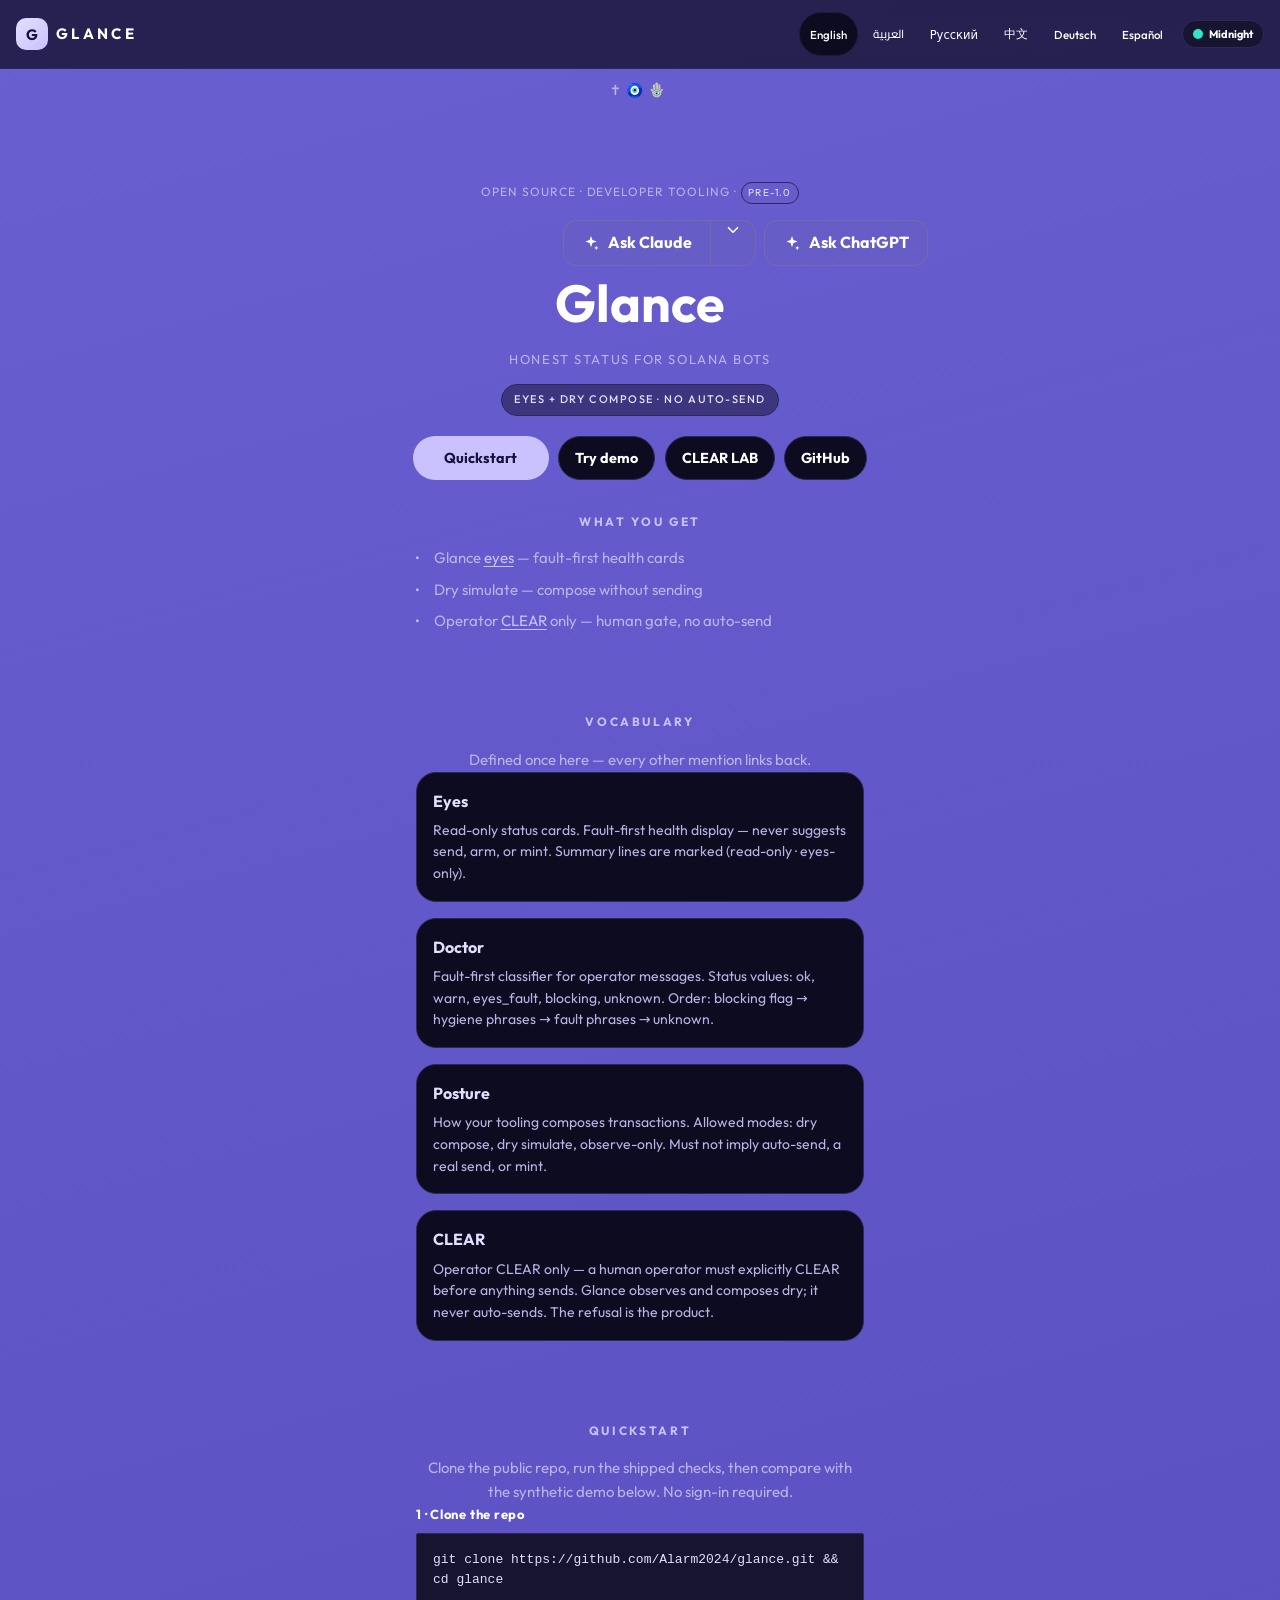
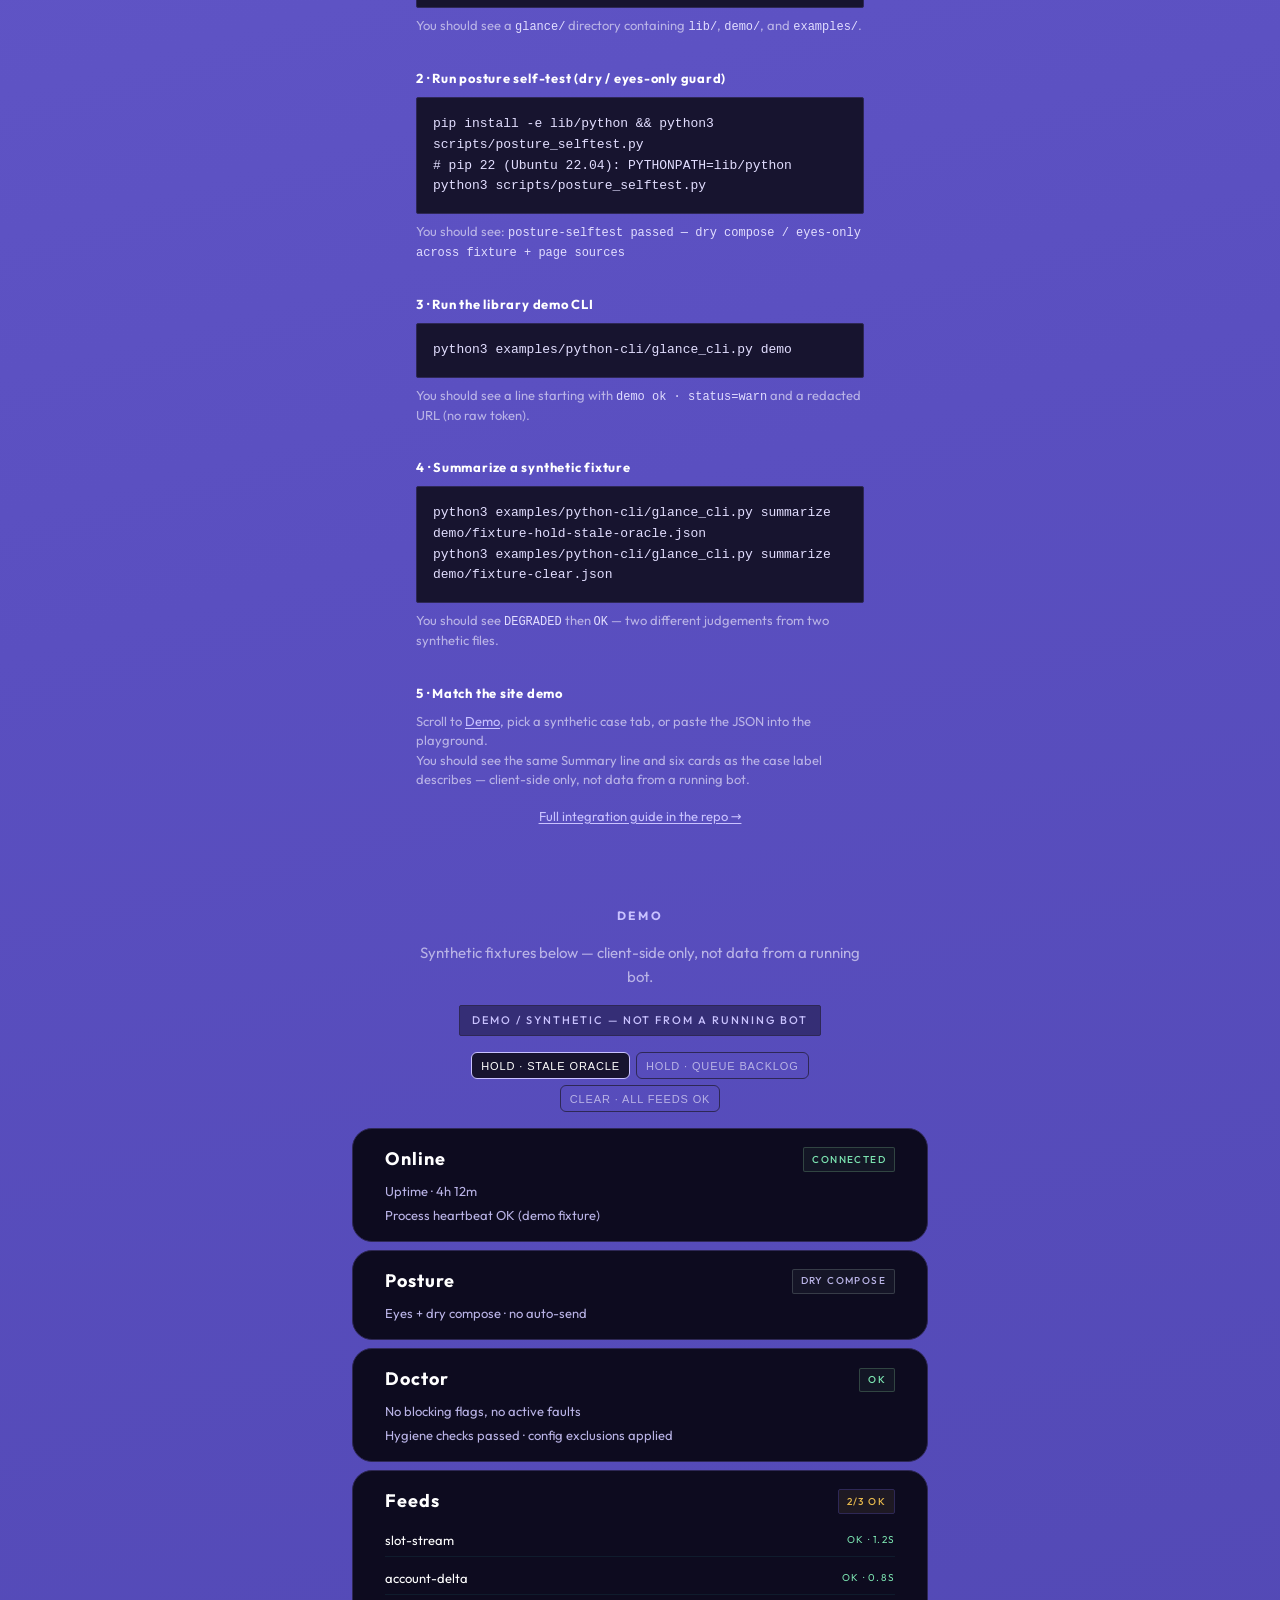
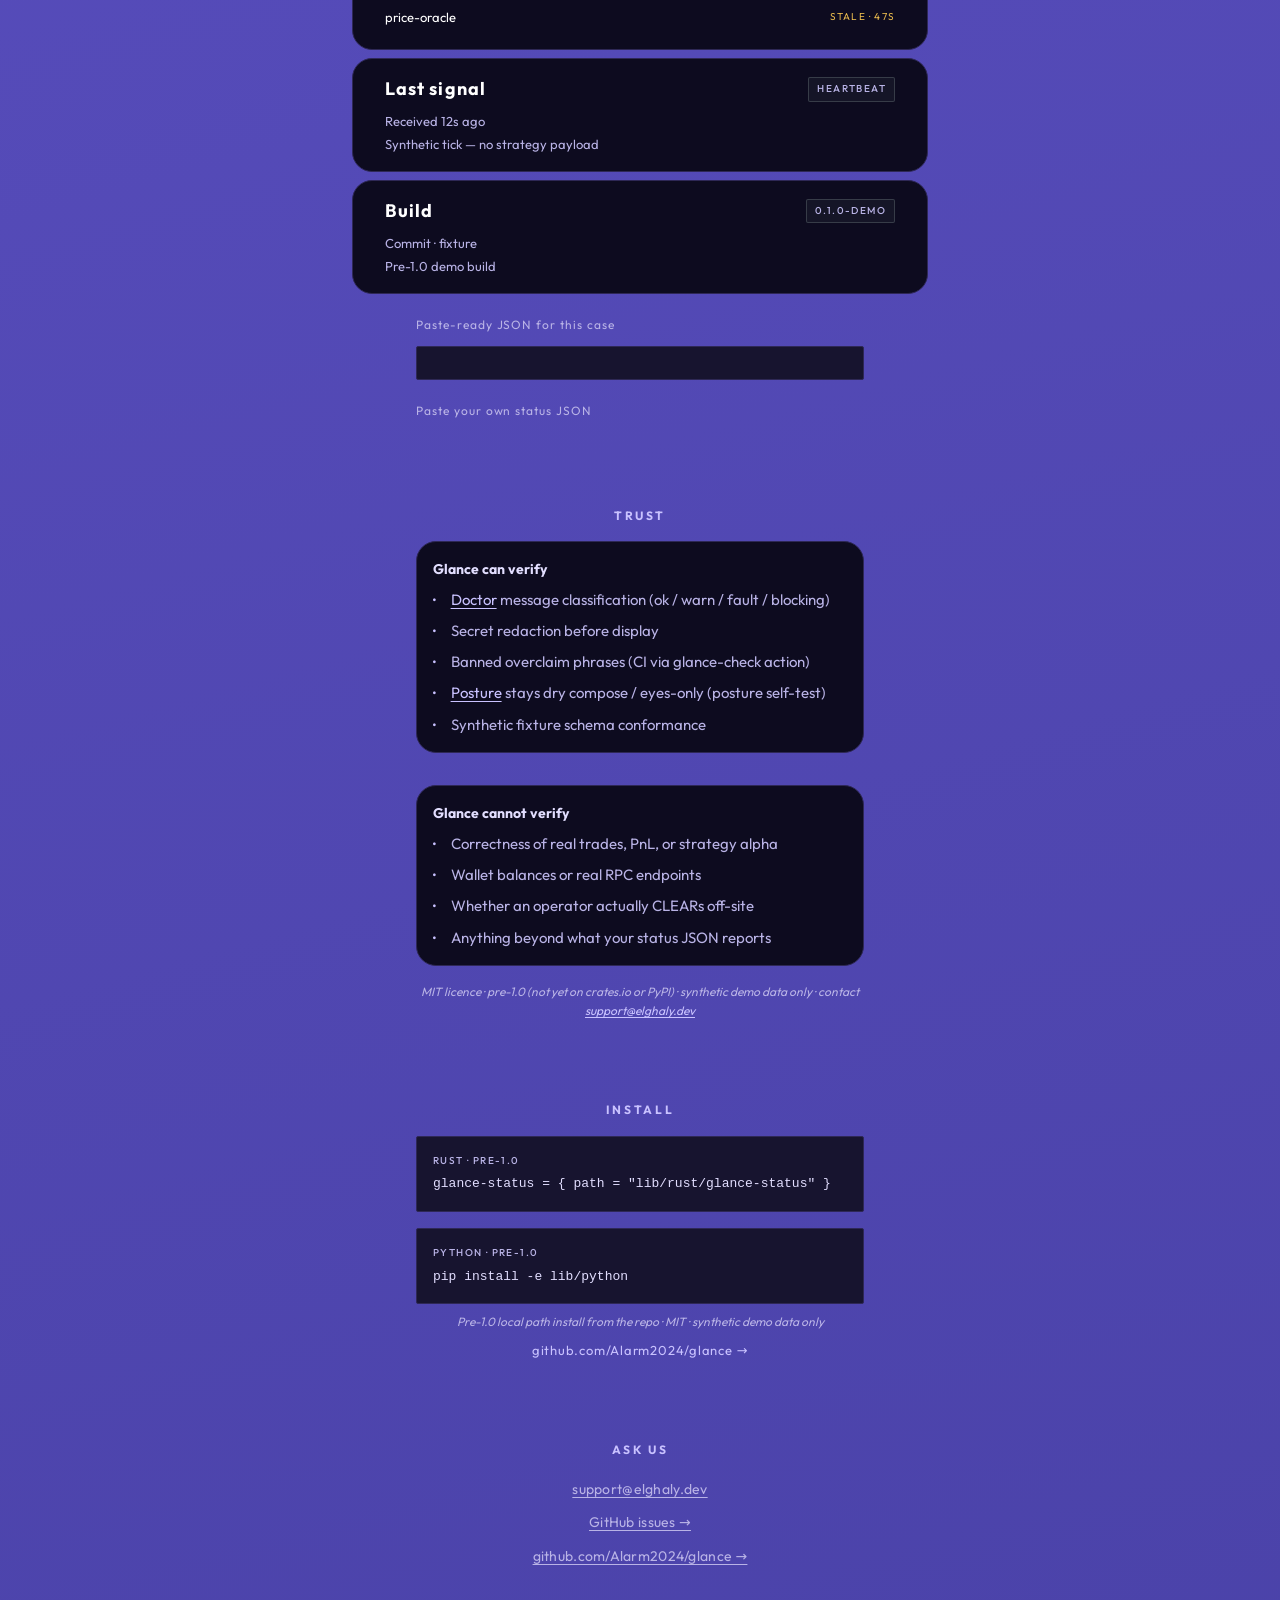
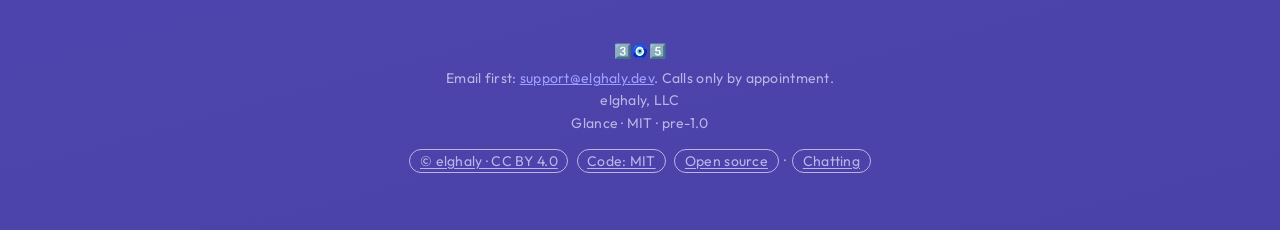
==== commit 8a5f6797: "fix: proof alt text, LLC footer, site-check (C7) Co-authored-by: wyndham35 <wyndham35@elghaly.dev>" ====
--- a/index.html
+++ b/index.html
@@ -266,6 +266,7 @@
   <footer class="footer">
     <p class="signs signs--bottom" aria-hidden="true">3️⃣🧿5️⃣</p>
     <p class="footer__contact">Email first: <a href="mailto:support@elghaly.dev">support@elghaly.dev</a>. Calls only by appointment.</p>
+    <p>elghaly, LLC</p>
     <p data-i18n="footer">Glance · MIT · pre-1.0</p>
   <p class="lic-badges"><a href="https://creativecommons.org/licenses/by/4.0/" rel="license">© elghaly · CC BY 4.0</a> <a href="https://github.com/Alarm2024/glance/blob/main/LICENSE">Code: MIT</a> <a href="https://github.com/Alarm2024">Open source</a> · <a href="https://chatting.elghaly.dev/">Chatting</a></p>
   </footer>
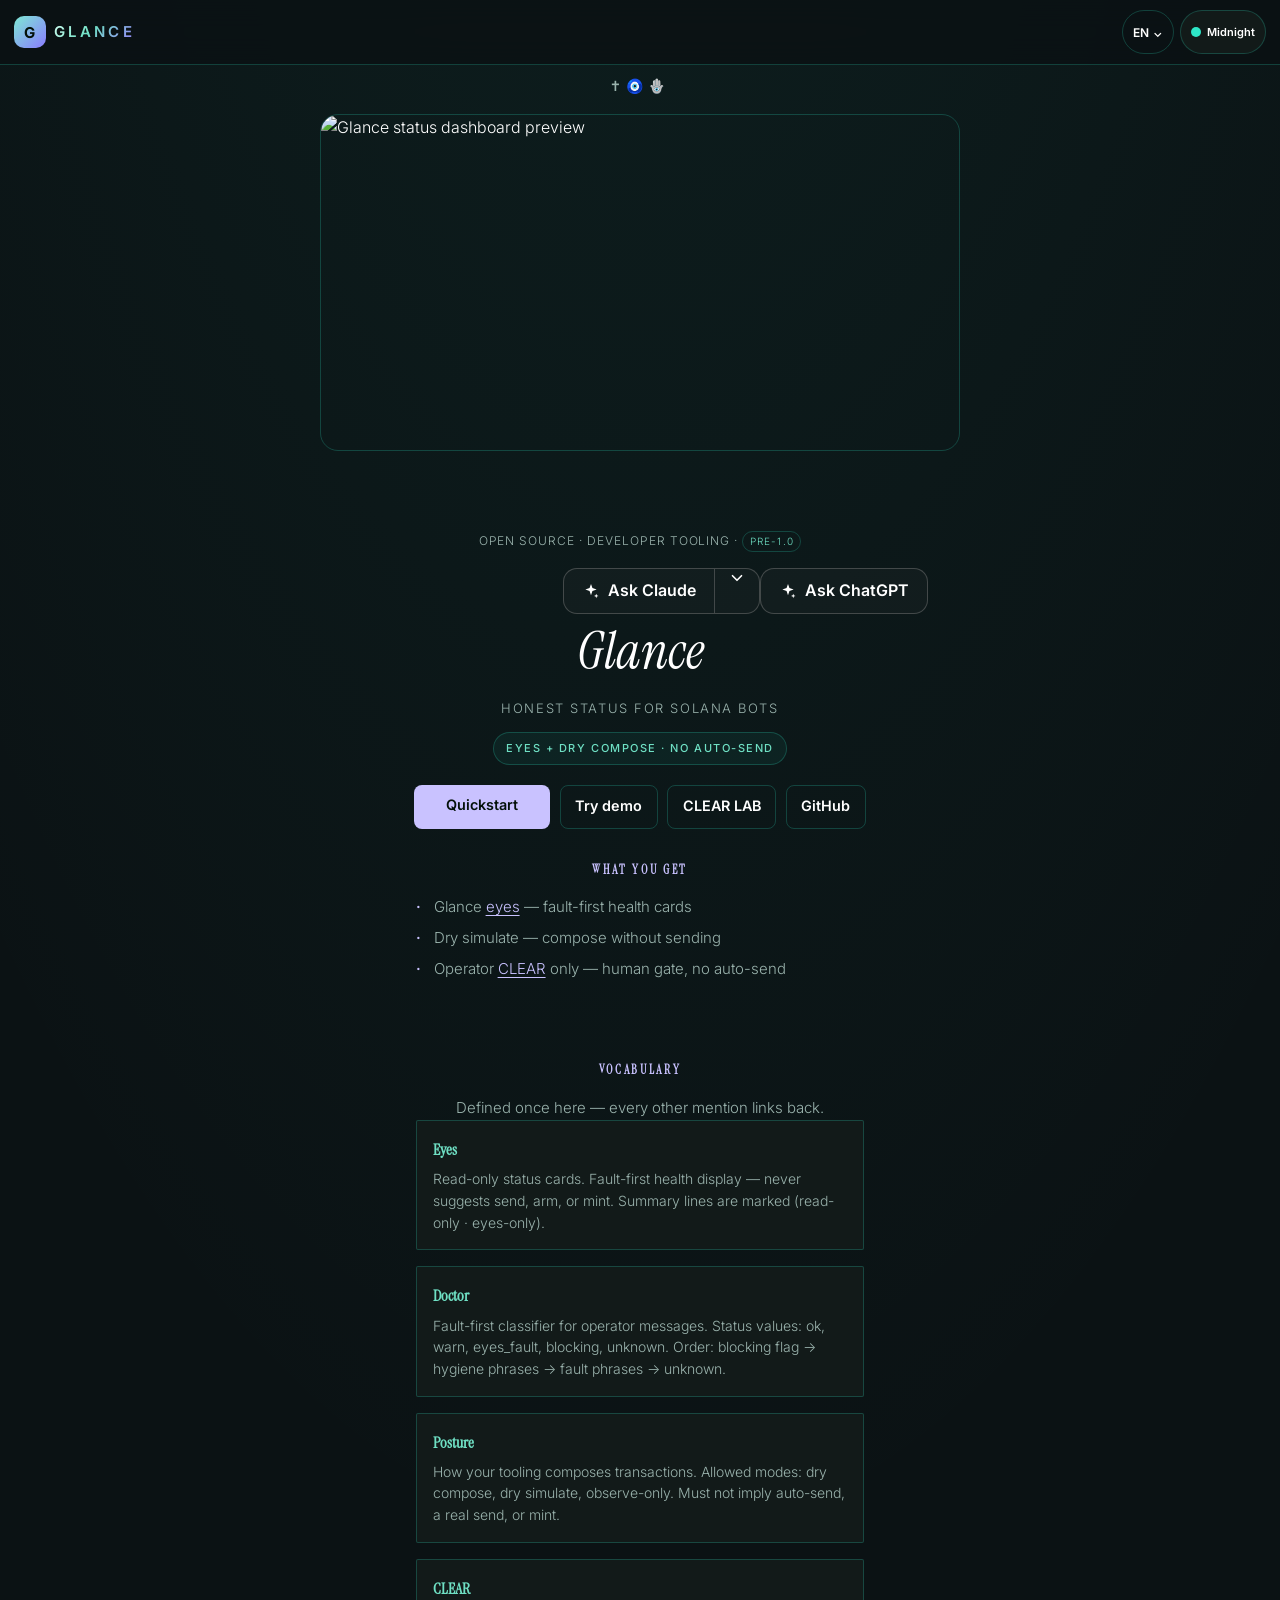
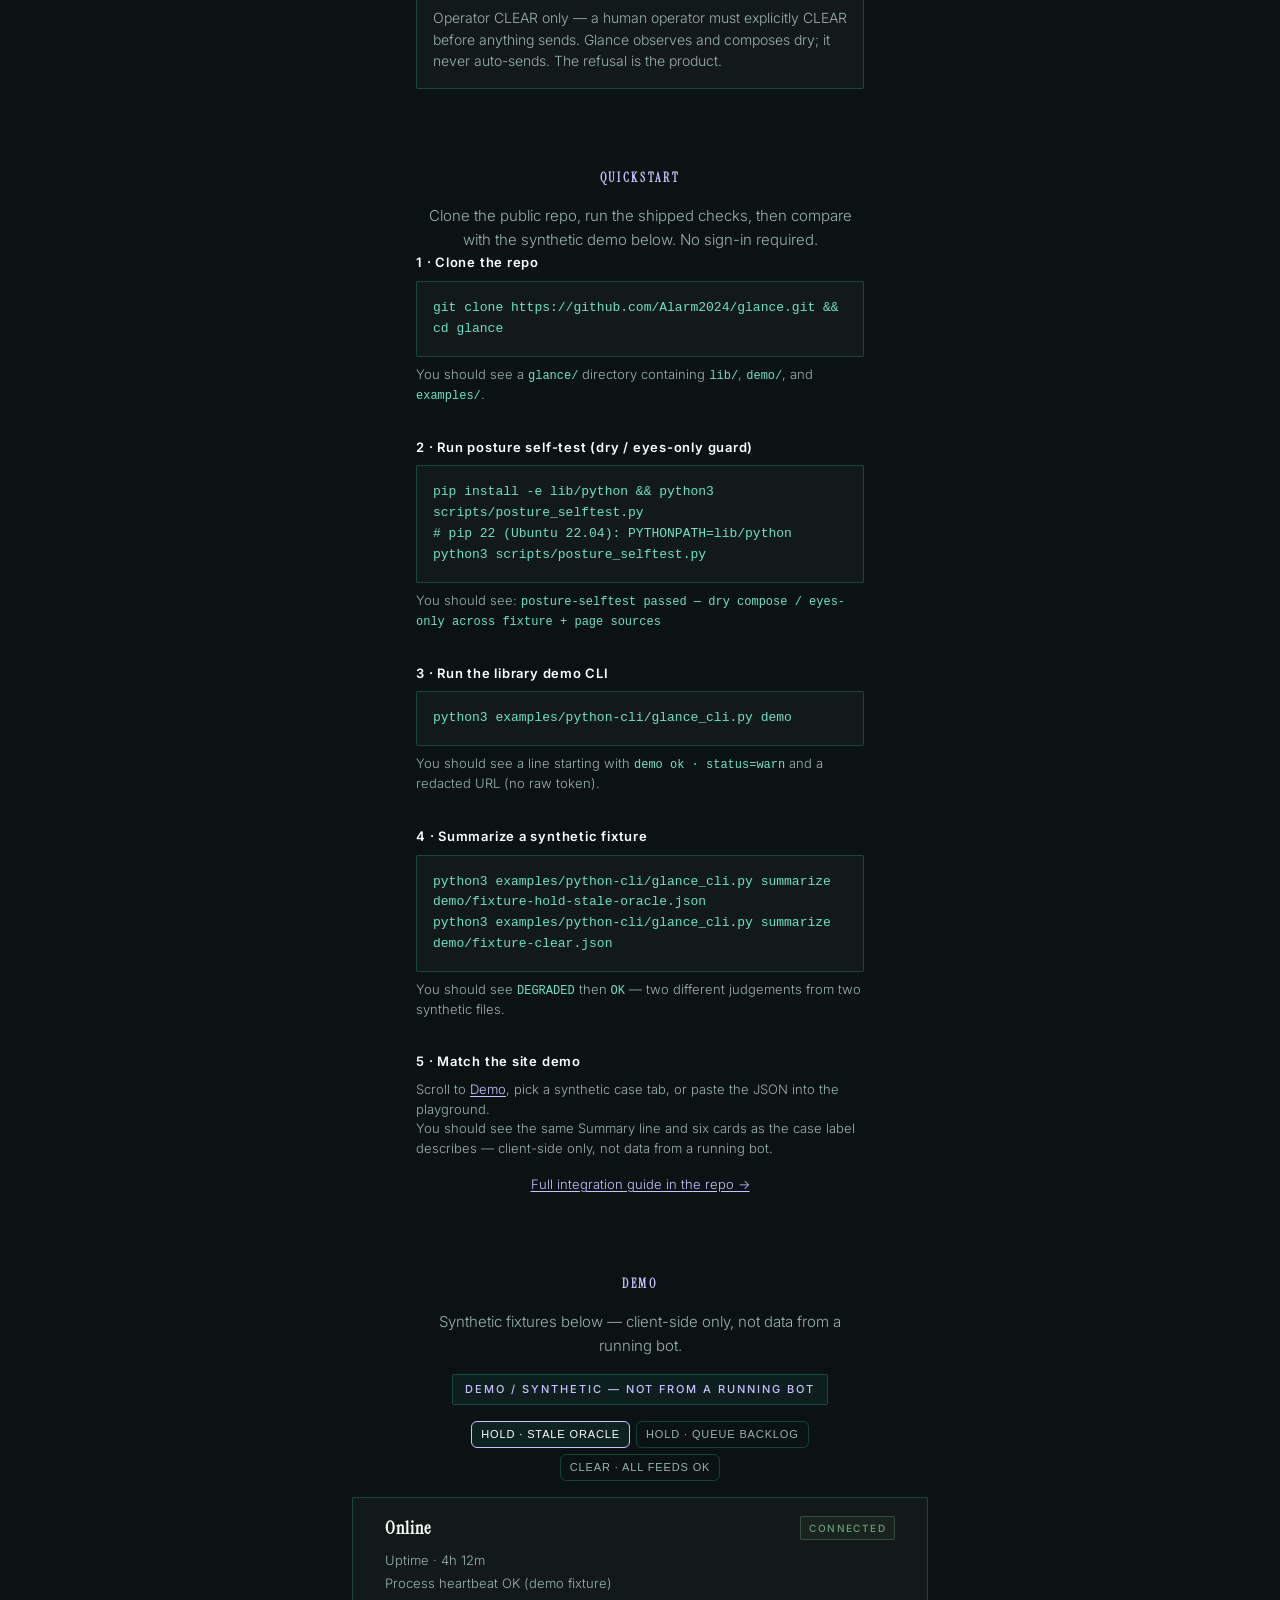
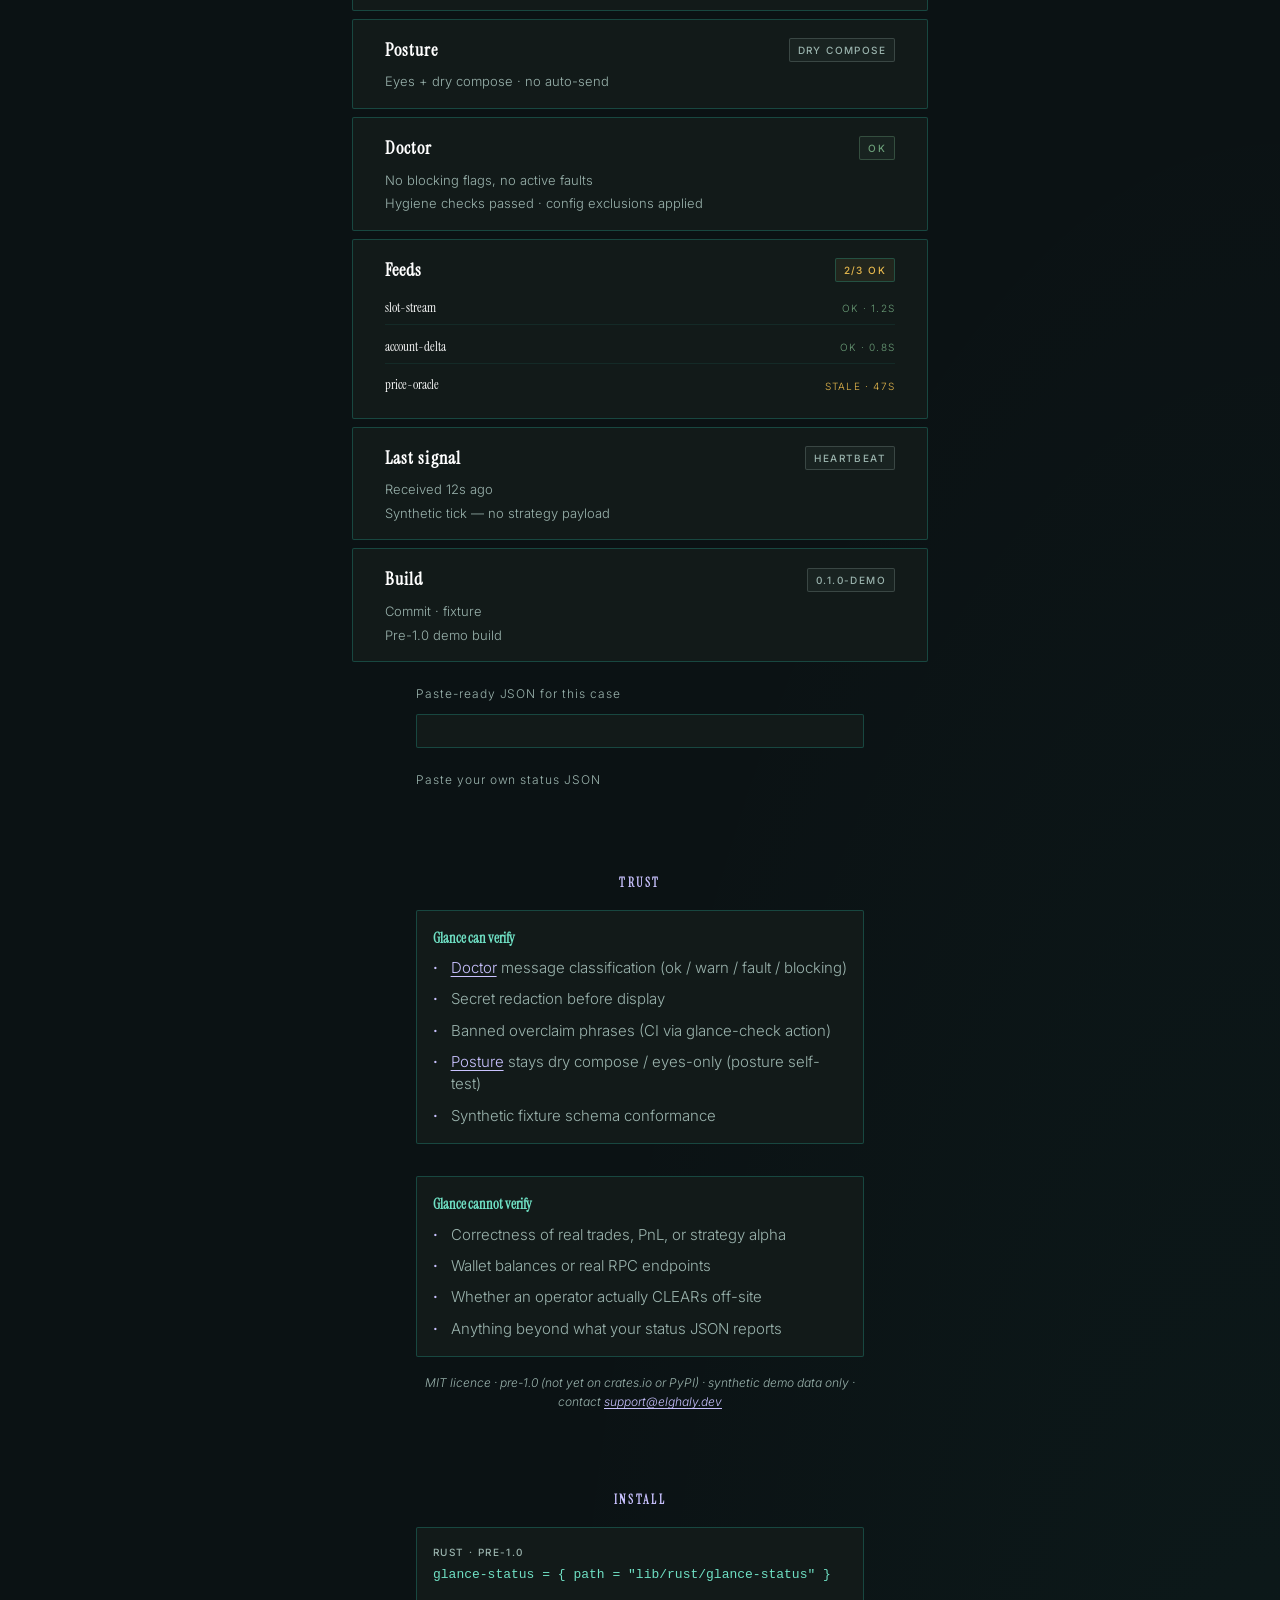
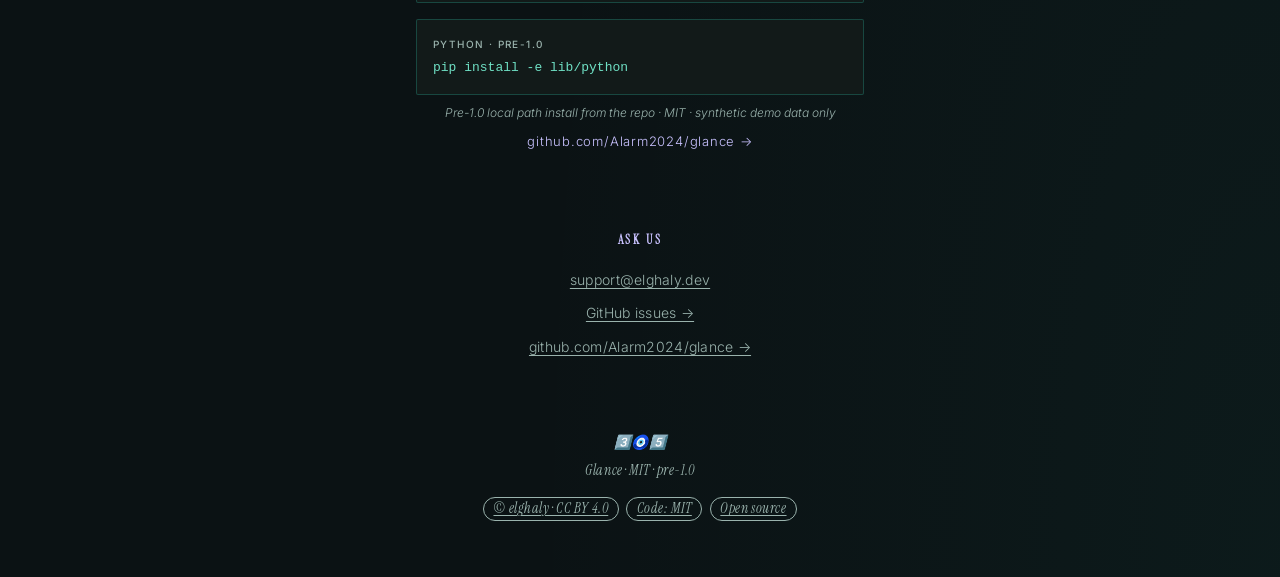
==== commit 1be8c1e6: "Merge pull request #45 from elghaly-dev/claude/header-390-lang-44 Header fits 320–390 px; language a" ====
--- a/index.html
+++ b/index.html
@@ -4,7 +4,7 @@
   <meta charset="UTF-8">
   <meta name="viewport" content="width=device-width, initial-scale=1.0">
   <meta name="description" content="Glance — honest status for Solana bot operators. Eyes, dry simulate, operator CLEAR only. Synthetic demo. MIT.">
-  <meta name="theme-color" content="#352373">
+  <meta name="theme-color" content="#0b1214">
   <meta property="og:title" content="Glance — honest status for Solana bots">
   <meta property="og:description" content="Open-source observability for Solana bot operators. Try the synthetic demo — it never sends a transaction.">
   <meta property="og:image" content="https://glance.elghaly.dev/glance-card.jpg?v=packaging1">
@@ -25,13 +25,22 @@
       }
     })();
   </script>
-  <link rel="preload" href="/fonts/outfit-latin-700-normal.woff2" as="font" type="font/woff2" crossorigin>
-  <link rel="preload" href="/fonts/outfit-latin-400-normal.woff2" as="font" type="font/woff2" crossorigin>
-  <link rel="stylesheet" href="css/style.css?v=chatting1">
+  <link rel="stylesheet" href="css/style.css?v=lang44">
+  <link rel="preconnect" href="https://fonts.googleapis.com">
+  <link rel="preconnect" href="https://fonts.gstatic.com" crossorigin>
+  <link href="https://fonts.googleapis.com/css2?family=Instrument+Serif:ital@0;1&family=Inter:wght@400;500;600&display=swap" rel="stylesheet">
   <style>
-    .gword{font-weight:700;font-size:15px;letter-spacing:.22em;color:var(--text)}
-    .topbar{display:flex;align-items:center;gap:8px;flex-wrap:wrap}
-    .header-right{margin-left:auto;display:flex;align-items:center;gap:6px;flex-wrap:wrap;min-width:0;max-width:100%}
+    :root{--font-serif:"Instrument Serif",Georgia,serif;--font-sans:"Inter",ui-sans-serif,system-ui,sans-serif}
+    body{font-family:var(--font-sans)}
+    .gword{font-weight:600;font-size:15px;letter-spacing:.22em;background:linear-gradient(135deg,#d8fff4 0%,#6fe0c4 44%,#9b7dff 100%);-webkit-background-clip:text;background-clip:text;color:transparent;-webkit-text-fill-color:transparent}
+    .house{width:min(640px,calc(100% - 32px));margin:16px auto 0;border-radius:18px;overflow:hidden;border:1px solid var(--gold-dim)}
+    .house img{display:block;width:100%;height:auto}
+    .hero__title,.section__label,.card__name,.public-good__line,.footer p{font-family:var(--font-serif)}
+    .topbar{display:flex;align-items:center;gap:8px}
+    .header-right{margin-left:auto;display:flex;align-items:center;gap:6px;flex-wrap:nowrap}
+    .lang-wrap{position:relative}
+    .lang-switch{display:grid;grid-template-columns:repeat(3,44px);gap:6px}
+    #langs[hidden]{display:none}
   </style>
   <meta property="og:type" content="website">
   <meta property="og:site_name" content="glance">
@@ -47,22 +56,29 @@
       <span class="gword">GLANCE</span>
     </a>
     <div class="header-right">
-      <div class="lang-switch" id="langs" role="group" aria-label="Language">
-        <button class="lang-btn on" data-lang="en" type="button" aria-pressed="true">English</button>
-        <button class="lang-btn" data-lang="ar" type="button" aria-pressed="false">العربية</button>
-        <button class="lang-btn" data-lang="ru" type="button" aria-pressed="false">Русский</button>
-        <button class="lang-btn" data-lang="zh" type="button" aria-pressed="false">中文</button>
-        <button class="lang-btn" data-lang="de" type="button" aria-pressed="false">Deutsch</button>
-        <button class="lang-btn" data-lang="es" type="button" aria-pressed="false">Español</button>
+      <div class="lang-wrap">
+        <button class="lang-toggle" id="langOpen" type="button" aria-haspopup="true" aria-expanded="false" aria-controls="langs" aria-label="Language"><span id="langCur">EN</span><span class="lang-caret" aria-hidden="true">⌄</span></button>
+        <div class="lang-switch" id="langs" role="group" aria-label="Language" hidden>
+          <button class="lang-btn on" data-lang="en" type="button">EN</button>
+          <button class="lang-btn" data-lang="ar" type="button">AR</button>
+          <button class="lang-btn" data-lang="ru" type="button">RU</button>
+          <button class="lang-btn" data-lang="zh" type="button">ZH</button>
+          <button class="lang-btn" data-lang="de" type="button">DE</button>
+          <button class="lang-btn" data-lang="es" type="button">ES</button>
+        </div>
       </div>
     </div>
   </div>
 
   <p class="signs signs--top" aria-hidden="true">✝️🧿🪬</p>
 
+  <figure class="house">
+    <img src="glance-card.jpg?v=packaging1" width="1200" height="630" alt="Glance status dashboard preview"/>
+  </figure>
+
   <header class="hero">
     <p class="hero__eyebrow"><span data-i18n="eyebrow">Open source · Developer tooling</span> · <span class="pre1-badge">pre-1.0</span></p>
-    <div class="page-menu" data-page-menu data-page-menu-row style="display:flex;justify-content:flex-end;min-height:46px;margin:0 0 .5rem"></div>
+    <div class="page-menu" data-page-menu style="display:flex;justify-content:flex-end;min-height:46px;margin:0 0 .5rem"></div>
     <h1 class="hero__title">Glance</h1>
     <p class="hero__tag" data-i18n="tag">Honest status for Solana bots</p>
     <p class="status-strip" data-i18n="statusStrip">Eyes + dry compose · no auto-send</p>
@@ -265,14 +281,12 @@
 
   <footer class="footer">
     <p class="signs signs--bottom" aria-hidden="true">3️⃣🧿5️⃣</p>
-    <p class="footer__contact">Email first: <a href="mailto:support@elghaly.dev">support@elghaly.dev</a>. Calls only by appointment.</p>
-    <p>elghaly, LLC</p>
     <p data-i18n="footer">Glance · MIT · pre-1.0</p>
-  <p class="lic-badges"><a href="https://creativecommons.org/licenses/by/4.0/" rel="license">© elghaly · CC BY 4.0</a> <a href="https://github.com/Alarm2024/glance/blob/main/LICENSE">Code: MIT</a> <a href="https://github.com/Alarm2024">Open source</a> · <a href="https://chatting.elghaly.dev/">Chatting</a></p>
+  <p class="lic-badges"><a href="https://creativecommons.org/licenses/by/4.0/" rel="license">© elghaly · CC BY 4.0</a> <a href="https://github.com/Alarm2024/glance/blob/main/LICENSE">Code: MIT</a> <a href="https://github.com/Alarm2024">Open source</a></p>
   </footer>
 
   <script src="themes.js?v=packaging1"></script>
-  <script src="i18n.js?v=packaging1"></script>
+  <script src="i18n.js?v=lang44"></script>
   <script src="app.js?v=packaging1"></script>
 <script src="/page-menu.js" defer></script>
 </body>
--- a/css/style.css
+++ b/css/style.css
@@ -1,47 +1,28 @@
-/* Glance — elghaly palette (matches chatting.elghaly.dev tokens) */
-@import url("fonts.css");
+/* Glance — midnight developer-tooling landing */
 
 :root {
-  color-scheme: dark;
-  --bg: #5a4fc0;
-  --bg-2: #6a5fd0;
-  --card: #0d0b1f;
-  --card-2: #17142f;
-  --line: #1c1838;
-  --line-2: #2e2856;
-  --text: #ffffff;
-  --muted: #b9b3e6;
-  --gold: #c9c2ff;
-  --gold-2: #e2deff;
-  --gold-ink: #17123d;
-  --pos: #7be3b0;
-  --radius: 22px;
-  --radius-sm: 20px;
-  --max: 72rem;
-  --gutter: 1rem;
-  --ease: cubic-bezier(0.2, 0.7, 0.2, 1);
-  --font: "Outfit", "Cairo", system-ui, sans-serif;
-  /* Legacy aliases used across Glance components */
-  --ink: var(--card);
-  --ink-soft: var(--card-2);
-  --ink-muted: var(--card-2);
-  --gold-warm: var(--gold-2);
-  --gold-dim: var(--line-2);
-  --text-muted: var(--muted);
-  --font-serif: var(--font);
-  --font-sans: var(--font);
+  --ink: #0b1214;
+  --ink-soft: #121a19;
+  --ink-muted: #1a2423;
+  --gold: #2ee6c7;
+  --gold-warm: #6fe0c4;
+  --gold-dim: rgba(46, 230, 199, 0.22);
+  --text: #e8fbf6;
+  --text-muted: #9ab3ad;
+  --font-serif: "Cormorant Garamond", Georgia, serif;
+  --font-sans: "Outfit", system-ui, sans-serif;
   --space-xs: 0.5rem;
   --space-sm: 1rem;
   --space-md: 2rem;
   --space-lg: 3.5rem;
   --space-xl: 5rem;
   --max-width: 36rem;
-  --transition: 0.25s var(--ease);
-  --status-ok: var(--pos);
+  --transition: 0.25s ease;
+  --status-ok: #6b9e78;
   --status-warn: #e6b84d;
   --status-fault: #c97a62;
   --status-blocking: #c96262;
-  --status-unknown: var(--muted);
+  --status-unknown: #9ab3ad;
 }
 
 *,
@@ -62,10 +43,13 @@
   display: flex;
   flex-direction: column;
   align-items: center;
-  background: linear-gradient(165deg, var(--bg-2) 0%, var(--bg) 42%, #4a42a8 100%);
+  background: var(--ink);
+  background-image:
+    radial-gradient(ellipse 80% 50% at 50% -20%, rgba(46, 230, 199, 0.08), transparent),
+    radial-gradient(ellipse 60% 40% at 100% 100%, rgba(46, 230, 199, 0.04), transparent);
   color: var(--text);
-  font-family: var(--font);
-  font-weight: 400;
+  font-family: var(--font-sans);
+  font-weight: 300;
   font-size: 1rem;
   line-height: 1.6;
   -webkit-font-smoothing: antialiased;
@@ -80,10 +64,10 @@
   display: flex;
   align-items: center;
   gap: 8px;
-  padding: 10px var(--gutter);
-  background: rgba(13, 11, 31, 0.72);
+  padding: 10px 14px;
+  background: rgba(11, 18, 20, 0.92);
   backdrop-filter: blur(14px);
-  border-bottom: 1px solid var(--line-2);
+  border-bottom: 1px solid var(--gold-dim);
 }
 
 .topbar a.brand {
@@ -100,9 +84,9 @@
   border-radius: 10px;
   display: grid;
   place-items: center;
-  font: 700 15px var(--font);
-  color: var(--gold-ink);
-  background: linear-gradient(135deg, var(--gold-2), var(--gold));
+  font: 700 15px var(--font-sans);
+  color: #04110a;
+  background: linear-gradient(135deg, #7ee8d4, #8a7cff);
 }
 
 /* The letter is drawn by CSS so it is not part of the link's visible text:
@@ -125,41 +109,61 @@
   gap: 6px;
 }
 
+/* One "EN ⌄" toggle opens the six language buttons, so the bar fits a
+   320 px screen and every button is a 44 px tap target. */
+.lang-wrap {
+  position: relative;
+}
+
+.lang-toggle {
+  display: inline-flex;
+  align-items: center;
+  gap: 4px;
+  min-width: 44px;
+  min-height: 44px;
+  padding: 0 10px;
+  background: transparent;
+  border: 1px solid var(--gold-dim);
+  border-radius: 999px;
+  color: var(--text);
+  font: 600 12px var(--font-sans);
+  cursor: pointer;
+}
+
 .lang-switch {
-  display: flex;
-  gap: 4px;
-  flex-wrap: wrap;
-  justify-content: flex-end;
-  min-width: 0;
-  max-width: 100%;
-  overflow-x: auto;
-  scrollbar-width: none;
-  padding: 2px;
-}
-
-.lang-switch::-webkit-scrollbar {
+  position: absolute;
+  top: calc(100% + 6px);
+  inset-inline-end: 0;
+  z-index: 60;
+  display: grid;
+  grid-template-columns: repeat(3, 44px);
+  gap: 6px;
+  padding: 8px;
+  background: var(--ink-soft);
+  border: 1px solid var(--gold-dim);
+  border-radius: 12px;
+  box-shadow: 0 10px 30px rgba(0, 0, 0, 0.45);
+}
+
+#langs[hidden] {
   display: none;
 }
 
 .lang-btn {
-  flex: none;
+  min-width: 44px;
   min-height: 44px;
-  min-width: 44px;
-  padding: 4px 10px;
-  border: 1px solid transparent;
-  border-radius: 999px;
   background: transparent;
+  border: 1px solid var(--gold-dim);
+  color: var(--text-muted);
+  padding: 0;
+  border-radius: 8px;
+  font-size: 12px;
+  cursor: pointer;
+}
+
+.lang-btn.on {
   color: var(--text);
-  font: 500 0.72rem var(--font);
-  white-space: nowrap;
-  cursor: pointer;
-}
-
-.lang-btn.on,
-.lang-btn[aria-pressed="true"] {
-  color: var(--text);
-  border-color: var(--line);
-  background: var(--card);
+  border-color: var(--gold);
 }
 
 .theme-wrap {
@@ -170,6 +174,7 @@
   display: flex;
   align-items: center;
   gap: 6px;
+  min-height: 44px;
   background: var(--ink-soft);
   color: var(--text);
   border: 1px solid var(--gold-dim);
@@ -265,9 +270,10 @@
 }
 
 .hero__title {
-  font-family: var(--font);
+  font-family: var(--font-serif);
   font-size: clamp(2rem, 8vw, 3.25rem);
-  font-weight: 700;
+  font-weight: 400;
+  font-style: italic;
   line-height: 1.15;
   color: var(--text);
   margin-bottom: var(--space-sm);
@@ -293,7 +299,7 @@
   color: var(--gold-warm);
   border: 1px solid var(--gold-dim);
   border-radius: 999px;
-  background: rgba(13, 11, 31, 0.45);
+  background: rgba(46, 230, 199, 0.06);
 }
 
 .signs {
@@ -382,9 +388,9 @@
 
 .vocab-list__item {
   padding: var(--space-sm);
-  border: 1px solid var(--line-2);
-  border-radius: var(--radius-sm);
-  background: var(--card);
+  border: 1px solid var(--gold-dim);
+  border-radius: 2px;
+  background: var(--ink-soft);
 }
 
 .vocab-list dt {
@@ -477,7 +483,7 @@
 .demo-case.on {
   color: var(--text);
   border-color: var(--gold);
-  background: var(--card-2);
+  background: rgba(46, 230, 199, 0.08);
 }
 
 .demo-paste {
@@ -528,9 +534,9 @@
 .trust-block {
   text-align: left;
   padding: var(--space-sm);
-  border: 1px solid var(--line-2);
-  border-radius: var(--radius-sm);
-  background: var(--card);
+  border: 1px solid var(--gold-dim);
+  border-radius: 2px;
+  background: var(--ink-soft);
 }
 
 .trust-block__title {
@@ -592,24 +598,20 @@
 }
 
 .btn {
-  display: inline-flex;
-  align-items: center;
-  justify-content: center;
-  min-height: 44px;
-  padding: 0.55rem 1rem;
-  border-radius: 999px;
+  display: inline-block;
+  padding: 0.55rem 0.9rem;
+  border-radius: 8px;
   background: var(--gold);
-  color: var(--gold-ink);
+  color: #04110a;
   text-decoration: none;
   font-weight: 600;
   font-size: 0.9rem;
-  transition: background-color var(--transition), color var(--transition);
 }
 
 .btn--ghost {
-  background: var(--card);
+  background: transparent;
   color: var(--text);
-  border: 1px solid var(--line-2);
+  border: 1px solid var(--gold-dim);
 }
 
 /* Main sections */
@@ -654,7 +656,7 @@
   border-radius: 2px;
   padding: 0.35rem 0.75rem;
   margin-bottom: var(--space-sm);
-  background: rgba(13, 11, 31, 0.45);
+  background: rgba(46, 230, 199, 0.06);
 }
 
 .status-summary {
@@ -727,9 +729,9 @@
 
 .card {
   padding: var(--space-sm) var(--space-md);
-  border: 1px solid var(--line-2);
-  border-radius: var(--radius-sm);
-  background: var(--card);
+  border: 1px solid var(--gold-dim);
+  border-radius: 2px;
+  background: var(--ink-soft);
   transition:
     border-color var(--transition),
     background var(--transition),
@@ -943,26 +945,11 @@
 }
 
 .footer p {
-  font-family: var(--font);
+  font-family: var(--font-serif);
   font-size: 0.875rem;
-  color: var(--muted);
-  letter-spacing: 0.02em;
-}
-
-.footer__contact {
-  font-size: 0.8125rem;
-  color: var(--text);
-  max-width: 28rem;
-  margin-inline: auto;
-  line-height: 1.5;
-}
-
-.page-menu-row {
-  display: flex;
-  flex-wrap: wrap;
-  gap: 0.5rem;
-  justify-content: flex-end;
-  width: 100%;
+  font-style: italic;
+  color: var(--text-muted);
+  letter-spacing: 0.04em;
 }
 
 .cards--loading,
@@ -1002,9 +989,9 @@
     text-align: center;
   }
 
-  .lang-btn {
-    font-size: 0.68rem;
-    padding: 4px 8px;
+  .house {
+    width: calc(100% - 24px);
+    margin-top: 12px;
   }
 
   .status-strip {
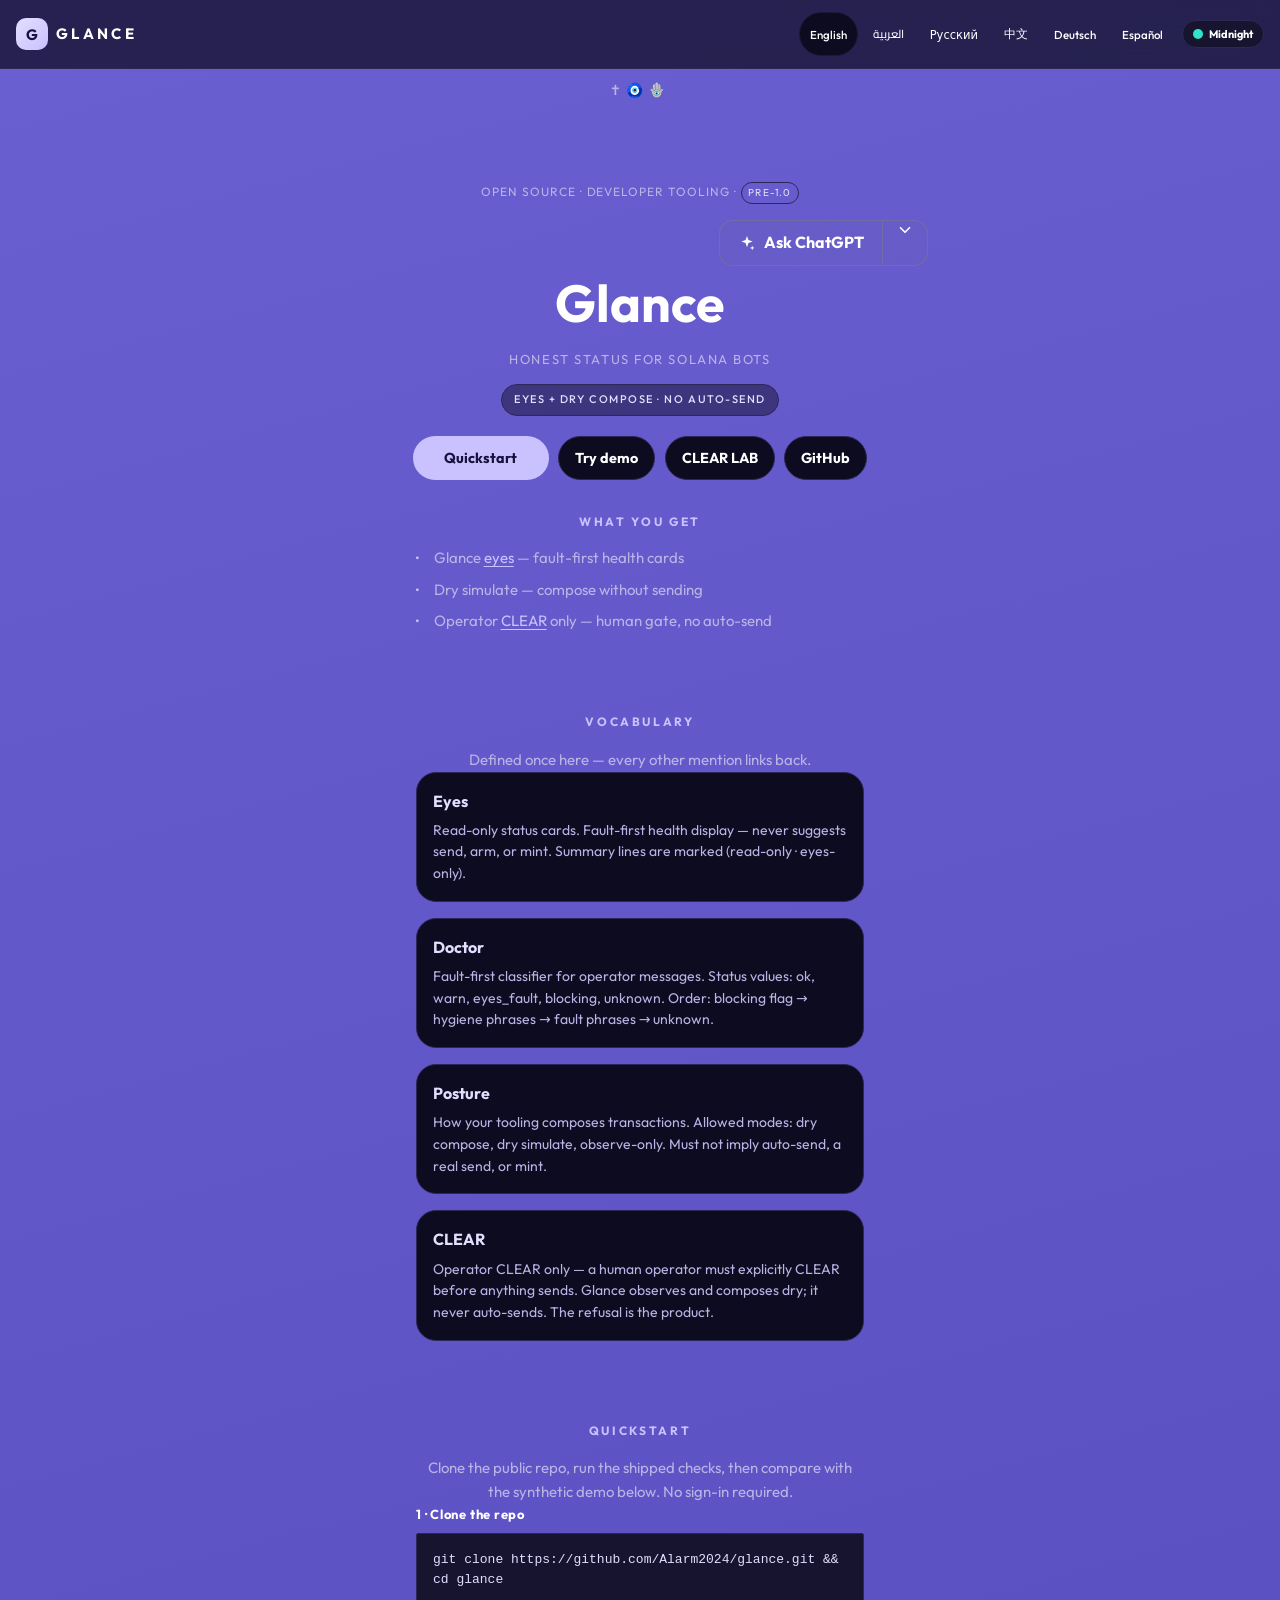
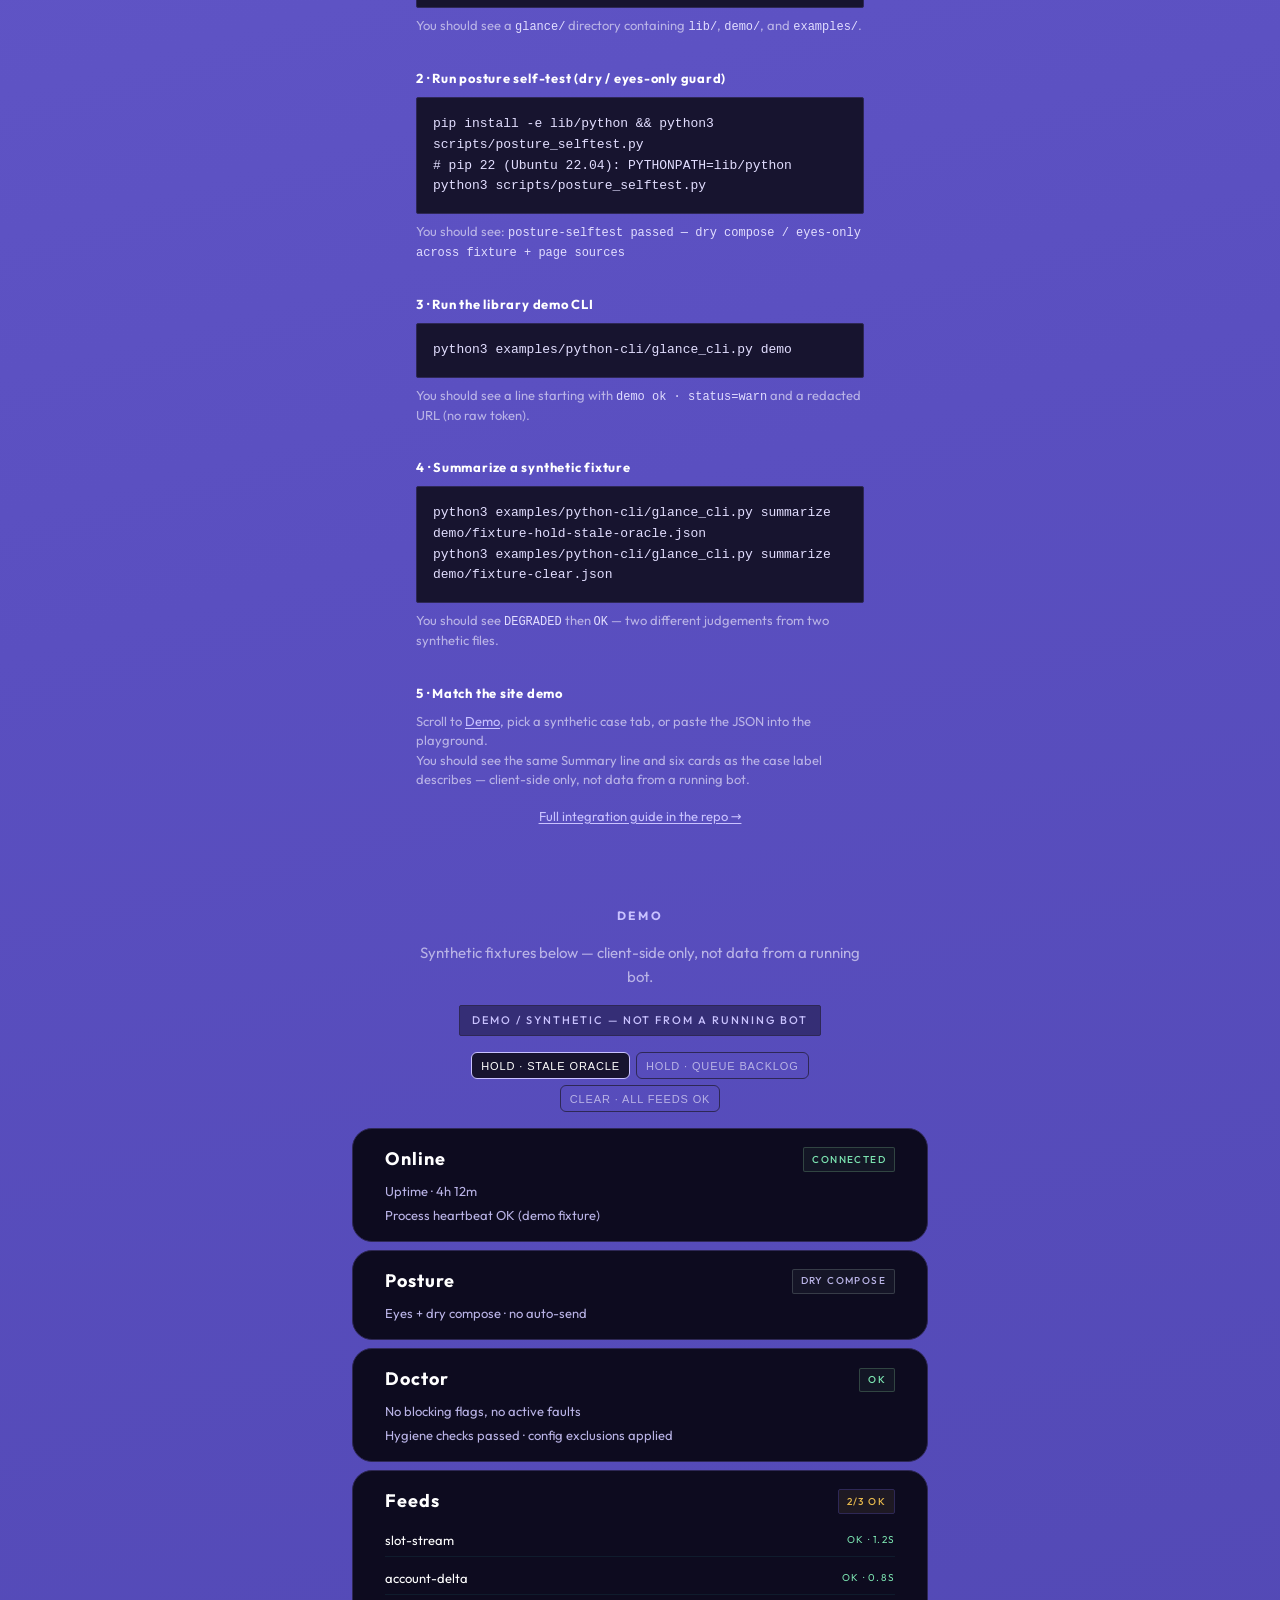
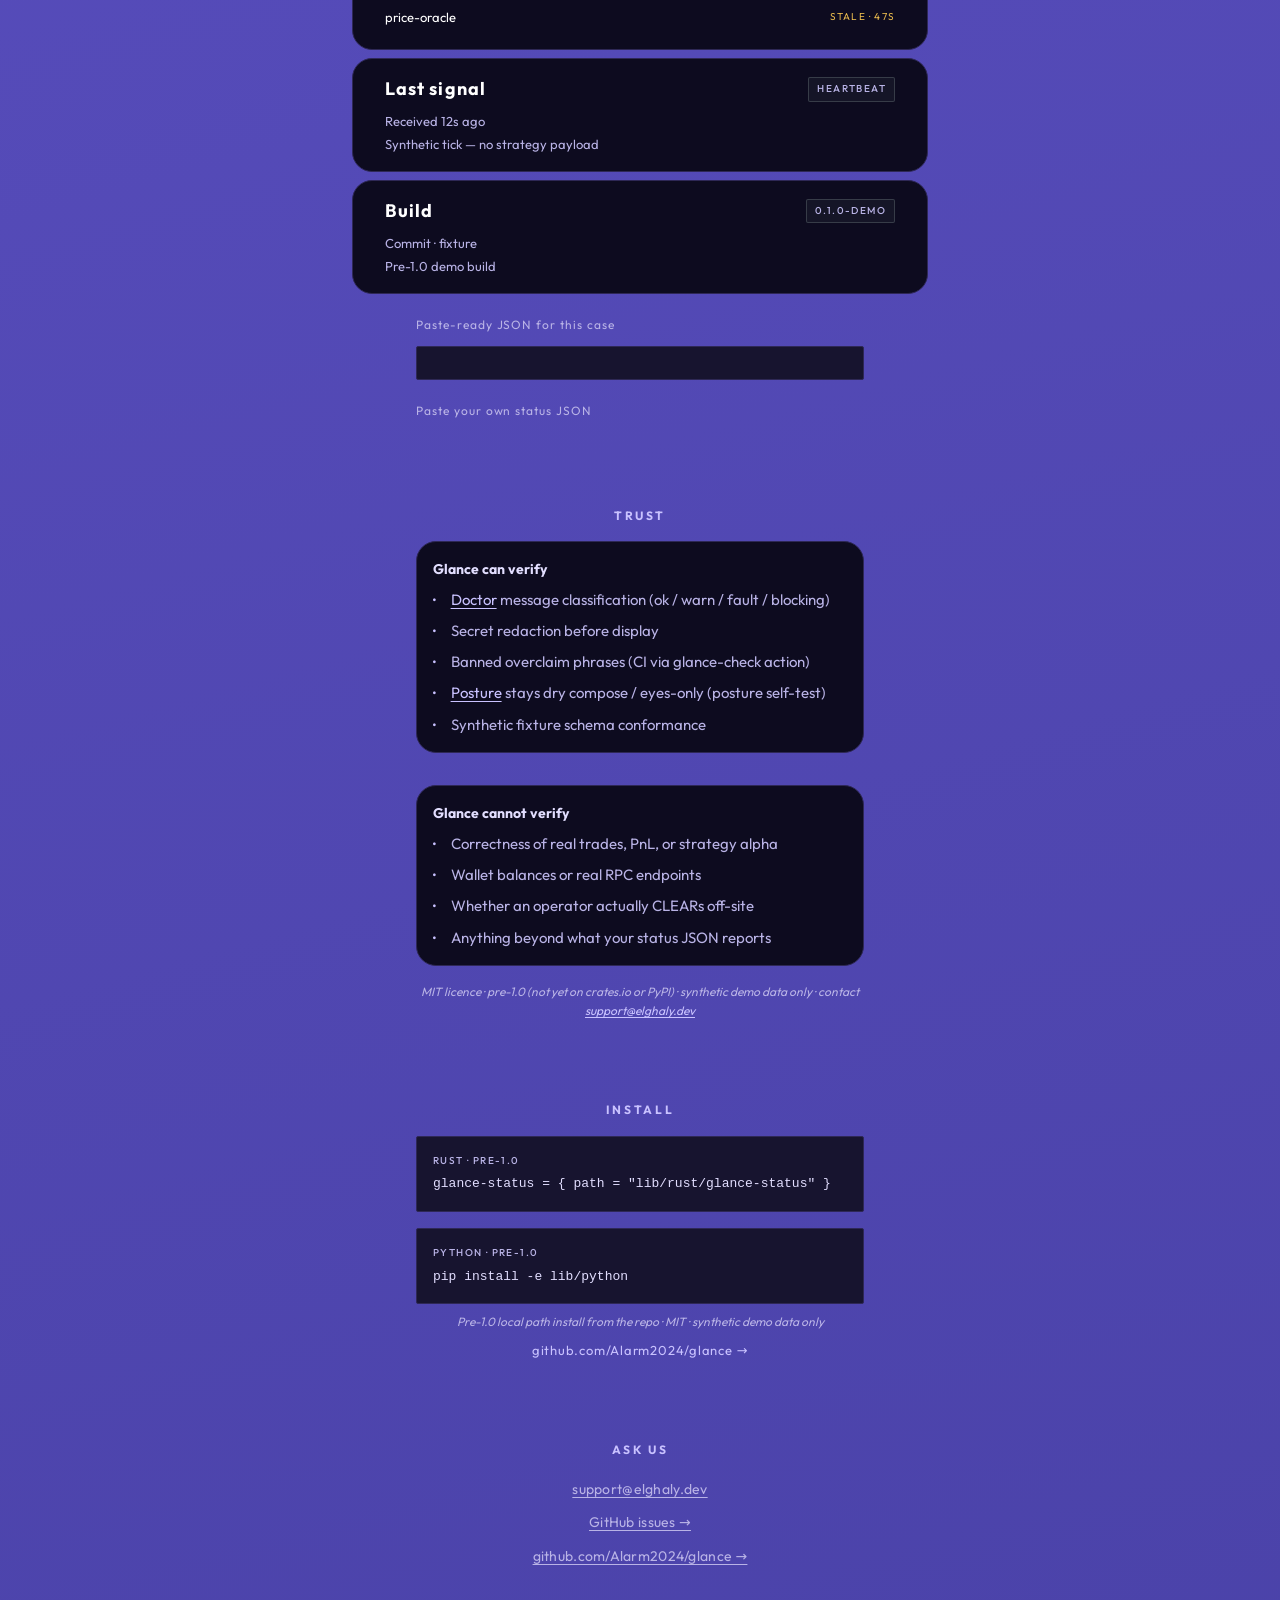
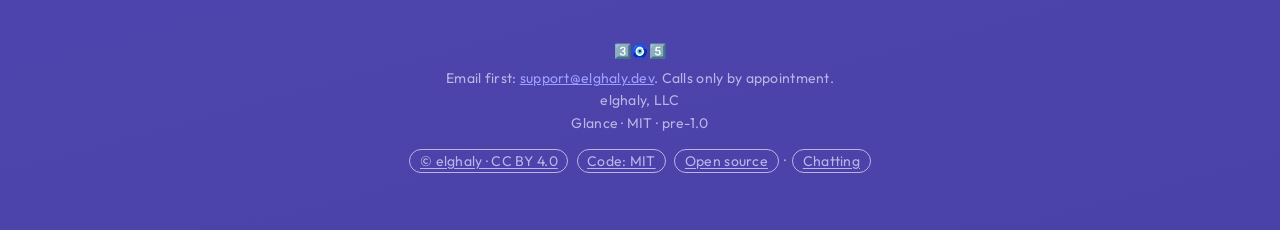
==== commit f76317b3: "Merge pull request #46 from elghaly-dev/cursor/restyle-glance-3b05 Restyle Glance to elghaly chattin" ====
--- a/index.html
+++ b/index.html
@@ -4,7 +4,7 @@
   <meta charset="UTF-8">
   <meta name="viewport" content="width=device-width, initial-scale=1.0">
   <meta name="description" content="Glance — honest status for Solana bot operators. Eyes, dry simulate, operator CLEAR only. Synthetic demo. MIT.">
-  <meta name="theme-color" content="#0b1214">
+  <meta name="theme-color" content="#352373">
   <meta property="og:title" content="Glance — honest status for Solana bots">
   <meta property="og:description" content="Open-source observability for Solana bot operators. Try the synthetic demo — it never sends a transaction.">
   <meta property="og:image" content="https://glance.elghaly.dev/glance-card.jpg?v=packaging1">
@@ -25,22 +25,13 @@
       }
     })();
   </script>
-  <link rel="stylesheet" href="css/style.css?v=lang44">
-  <link rel="preconnect" href="https://fonts.googleapis.com">
-  <link rel="preconnect" href="https://fonts.gstatic.com" crossorigin>
-  <link href="https://fonts.googleapis.com/css2?family=Instrument+Serif:ital@0;1&family=Inter:wght@400;500;600&display=swap" rel="stylesheet">
+  <link rel="preload" href="/fonts/outfit-latin-700-normal.woff2" as="font" type="font/woff2" crossorigin>
+  <link rel="preload" href="/fonts/outfit-latin-400-normal.woff2" as="font" type="font/woff2" crossorigin>
+  <link rel="stylesheet" href="css/style.css?v=chatting1">
   <style>
-    :root{--font-serif:"Instrument Serif",Georgia,serif;--font-sans:"Inter",ui-sans-serif,system-ui,sans-serif}
-    body{font-family:var(--font-sans)}
-    .gword{font-weight:600;font-size:15px;letter-spacing:.22em;background:linear-gradient(135deg,#d8fff4 0%,#6fe0c4 44%,#9b7dff 100%);-webkit-background-clip:text;background-clip:text;color:transparent;-webkit-text-fill-color:transparent}
-    .house{width:min(640px,calc(100% - 32px));margin:16px auto 0;border-radius:18px;overflow:hidden;border:1px solid var(--gold-dim)}
-    .house img{display:block;width:100%;height:auto}
-    .hero__title,.section__label,.card__name,.public-good__line,.footer p{font-family:var(--font-serif)}
-    .topbar{display:flex;align-items:center;gap:8px}
-    .header-right{margin-left:auto;display:flex;align-items:center;gap:6px;flex-wrap:nowrap}
-    .lang-wrap{position:relative}
-    .lang-switch{display:grid;grid-template-columns:repeat(3,44px);gap:6px}
-    #langs[hidden]{display:none}
+    .gword{font-weight:700;font-size:15px;letter-spacing:.22em;color:var(--text)}
+    .topbar{display:flex;align-items:center;gap:8px;flex-wrap:wrap}
+    .header-right{margin-left:auto;display:flex;align-items:center;gap:6px;flex-wrap:wrap;min-width:0;max-width:100%}
   </style>
   <meta property="og:type" content="website">
   <meta property="og:site_name" content="glance">
@@ -56,29 +47,22 @@
       <span class="gword">GLANCE</span>
     </a>
     <div class="header-right">
-      <div class="lang-wrap">
-        <button class="lang-toggle" id="langOpen" type="button" aria-haspopup="true" aria-expanded="false" aria-controls="langs" aria-label="Language"><span id="langCur">EN</span><span class="lang-caret" aria-hidden="true">⌄</span></button>
-        <div class="lang-switch" id="langs" role="group" aria-label="Language" hidden>
-          <button class="lang-btn on" data-lang="en" type="button">EN</button>
-          <button class="lang-btn" data-lang="ar" type="button">AR</button>
-          <button class="lang-btn" data-lang="ru" type="button">RU</button>
-          <button class="lang-btn" data-lang="zh" type="button">ZH</button>
-          <button class="lang-btn" data-lang="de" type="button">DE</button>
-          <button class="lang-btn" data-lang="es" type="button">ES</button>
-        </div>
+      <div class="lang-switch" id="langs" role="group" aria-label="Language">
+        <button class="lang-btn on" data-lang="en" type="button" aria-pressed="true">English</button>
+        <button class="lang-btn" data-lang="ar" type="button" aria-pressed="false">العربية</button>
+        <button class="lang-btn" data-lang="ru" type="button" aria-pressed="false">Русский</button>
+        <button class="lang-btn" data-lang="zh" type="button" aria-pressed="false">中文</button>
+        <button class="lang-btn" data-lang="de" type="button" aria-pressed="false">Deutsch</button>
+        <button class="lang-btn" data-lang="es" type="button" aria-pressed="false">Español</button>
       </div>
     </div>
   </div>
 
   <p class="signs signs--top" aria-hidden="true">✝️🧿🪬</p>
 
-  <figure class="house">
-    <img src="glance-card.jpg?v=packaging1" width="1200" height="630" alt="Glance status dashboard preview"/>
-  </figure>
-
   <header class="hero">
     <p class="hero__eyebrow"><span data-i18n="eyebrow">Open source · Developer tooling</span> · <span class="pre1-badge">pre-1.0</span></p>
-    <div class="page-menu" data-page-menu style="display:flex;justify-content:flex-end;min-height:46px;margin:0 0 .5rem"></div>
+    <div class="page-menu" data-page-menu data-page-menu-row style="display:flex;justify-content:flex-end;min-height:46px;margin:0 0 .5rem"></div>
     <h1 class="hero__title">Glance</h1>
     <p class="hero__tag" data-i18n="tag">Honest status for Solana bots</p>
     <p class="status-strip" data-i18n="statusStrip">Eyes + dry compose · no auto-send</p>
@@ -281,12 +265,14 @@
 
   <footer class="footer">
     <p class="signs signs--bottom" aria-hidden="true">3️⃣🧿5️⃣</p>
+    <p class="footer__contact">Email first: <a href="mailto:support@elghaly.dev">support@elghaly.dev</a>. Calls only by appointment.</p>
+    <p>elghaly, LLC</p>
     <p data-i18n="footer">Glance · MIT · pre-1.0</p>
-  <p class="lic-badges"><a href="https://creativecommons.org/licenses/by/4.0/" rel="license">© elghaly · CC BY 4.0</a> <a href="https://github.com/Alarm2024/glance/blob/main/LICENSE">Code: MIT</a> <a href="https://github.com/Alarm2024">Open source</a></p>
+  <p class="lic-badges"><a href="https://creativecommons.org/licenses/by/4.0/" rel="license">© elghaly · CC BY 4.0</a> <a href="https://github.com/Alarm2024/glance/blob/main/LICENSE">Code: MIT</a> <a href="https://github.com/Alarm2024">Open source</a> · <a href="https://chatting.elghaly.dev/">Chatting</a></p>
   </footer>
 
   <script src="themes.js?v=packaging1"></script>
-  <script src="i18n.js?v=lang44"></script>
+  <script src="i18n.js?v=packaging1"></script>
   <script src="app.js?v=packaging1"></script>
 <script src="/page-menu.js" defer></script>
 </body>
--- a/css/style.css
+++ b/css/style.css
@@ -1,28 +1,47 @@
-/* Glance — midnight developer-tooling landing */
+/* Glance — elghaly palette (matches chatting.elghaly.dev tokens) */
+@import url("fonts.css");
 
 :root {
-  --ink: #0b1214;
-  --ink-soft: #121a19;
-  --ink-muted: #1a2423;
-  --gold: #2ee6c7;
-  --gold-warm: #6fe0c4;
-  --gold-dim: rgba(46, 230, 199, 0.22);
-  --text: #e8fbf6;
-  --text-muted: #9ab3ad;
-  --font-serif: "Cormorant Garamond", Georgia, serif;
-  --font-sans: "Outfit", system-ui, sans-serif;
+  color-scheme: dark;
+  --bg: #5a4fc0;
+  --bg-2: #6a5fd0;
+  --card: #0d0b1f;
+  --card-2: #17142f;
+  --line: #1c1838;
+  --line-2: #2e2856;
+  --text: #ffffff;
+  --muted: #b9b3e6;
+  --gold: #c9c2ff;
+  --gold-2: #e2deff;
+  --gold-ink: #17123d;
+  --pos: #7be3b0;
+  --radius: 22px;
+  --radius-sm: 20px;
+  --max: 72rem;
+  --gutter: 1rem;
+  --ease: cubic-bezier(0.2, 0.7, 0.2, 1);
+  --font: "Outfit", "Cairo", system-ui, sans-serif;
+  /* Legacy aliases used across Glance components */
+  --ink: var(--card);
+  --ink-soft: var(--card-2);
+  --ink-muted: var(--card-2);
+  --gold-warm: var(--gold-2);
+  --gold-dim: var(--line-2);
+  --text-muted: var(--muted);
+  --font-serif: var(--font);
+  --font-sans: var(--font);
   --space-xs: 0.5rem;
   --space-sm: 1rem;
   --space-md: 2rem;
   --space-lg: 3.5rem;
   --space-xl: 5rem;
   --max-width: 36rem;
-  --transition: 0.25s ease;
-  --status-ok: #6b9e78;
+  --transition: 0.25s var(--ease);
+  --status-ok: var(--pos);
   --status-warn: #e6b84d;
   --status-fault: #c97a62;
   --status-blocking: #c96262;
-  --status-unknown: #9ab3ad;
+  --status-unknown: var(--muted);
 }
 
 *,
@@ -43,13 +62,10 @@
   display: flex;
   flex-direction: column;
   align-items: center;
-  background: var(--ink);
-  background-image:
-    radial-gradient(ellipse 80% 50% at 50% -20%, rgba(46, 230, 199, 0.08), transparent),
-    radial-gradient(ellipse 60% 40% at 100% 100%, rgba(46, 230, 199, 0.04), transparent);
-  color: var(--text);
-  font-family: var(--font-sans);
-  font-weight: 300;
+  background: linear-gradient(165deg, var(--bg-2) 0%, var(--bg) 42%, #4a42a8 100%);
+  color: var(--text);
+  font-family: var(--font);
+  font-weight: 400;
   font-size: 1rem;
   line-height: 1.6;
   -webkit-font-smoothing: antialiased;
@@ -64,10 +80,10 @@
   display: flex;
   align-items: center;
   gap: 8px;
-  padding: 10px 14px;
-  background: rgba(11, 18, 20, 0.92);
+  padding: 10px var(--gutter);
+  background: rgba(13, 11, 31, 0.72);
   backdrop-filter: blur(14px);
-  border-bottom: 1px solid var(--gold-dim);
+  border-bottom: 1px solid var(--line-2);
 }
 
 .topbar a.brand {
@@ -84,9 +100,9 @@
   border-radius: 10px;
   display: grid;
   place-items: center;
-  font: 700 15px var(--font-sans);
-  color: #04110a;
-  background: linear-gradient(135deg, #7ee8d4, #8a7cff);
+  font: 700 15px var(--font);
+  color: var(--gold-ink);
+  background: linear-gradient(135deg, var(--gold-2), var(--gold));
 }
 
 /* The letter is drawn by CSS so it is not part of the link's visible text:
@@ -109,61 +125,41 @@
   gap: 6px;
 }
 
-/* One "EN ⌄" toggle opens the six language buttons, so the bar fits a
-   320 px screen and every button is a 44 px tap target. */
-.lang-wrap {
-  position: relative;
-}
-
-.lang-toggle {
-  display: inline-flex;
-  align-items: center;
+.lang-switch {
+  display: flex;
   gap: 4px;
+  flex-wrap: wrap;
+  justify-content: flex-end;
+  min-width: 0;
+  max-width: 100%;
+  overflow-x: auto;
+  scrollbar-width: none;
+  padding: 2px;
+}
+
+.lang-switch::-webkit-scrollbar {
+  display: none;
+}
+
+.lang-btn {
+  flex: none;
+  min-height: 44px;
   min-width: 44px;
-  min-height: 44px;
-  padding: 0 10px;
+  padding: 4px 10px;
+  border: 1px solid transparent;
+  border-radius: 999px;
   background: transparent;
-  border: 1px solid var(--gold-dim);
-  border-radius: 999px;
-  color: var(--text);
-  font: 600 12px var(--font-sans);
+  color: var(--text);
+  font: 500 0.72rem var(--font);
+  white-space: nowrap;
   cursor: pointer;
 }
 
-.lang-switch {
-  position: absolute;
-  top: calc(100% + 6px);
-  inset-inline-end: 0;
-  z-index: 60;
-  display: grid;
-  grid-template-columns: repeat(3, 44px);
-  gap: 6px;
-  padding: 8px;
-  background: var(--ink-soft);
-  border: 1px solid var(--gold-dim);
-  border-radius: 12px;
-  box-shadow: 0 10px 30px rgba(0, 0, 0, 0.45);
-}
-
-#langs[hidden] {
-  display: none;
-}
-
-.lang-btn {
-  min-width: 44px;
-  min-height: 44px;
-  background: transparent;
-  border: 1px solid var(--gold-dim);
-  color: var(--text-muted);
-  padding: 0;
-  border-radius: 8px;
-  font-size: 12px;
-  cursor: pointer;
-}
-
-.lang-btn.on {
-  color: var(--text);
-  border-color: var(--gold);
+.lang-btn.on,
+.lang-btn[aria-pressed="true"] {
+  color: var(--text);
+  border-color: var(--line);
+  background: var(--card);
 }
 
 .theme-wrap {
@@ -174,7 +170,6 @@
   display: flex;
   align-items: center;
   gap: 6px;
-  min-height: 44px;
   background: var(--ink-soft);
   color: var(--text);
   border: 1px solid var(--gold-dim);
@@ -270,10 +265,9 @@
 }
 
 .hero__title {
-  font-family: var(--font-serif);
+  font-family: var(--font);
   font-size: clamp(2rem, 8vw, 3.25rem);
-  font-weight: 400;
-  font-style: italic;
+  font-weight: 700;
   line-height: 1.15;
   color: var(--text);
   margin-bottom: var(--space-sm);
@@ -299,7 +293,7 @@
   color: var(--gold-warm);
   border: 1px solid var(--gold-dim);
   border-radius: 999px;
-  background: rgba(46, 230, 199, 0.06);
+  background: rgba(13, 11, 31, 0.45);
 }
 
 .signs {
@@ -388,9 +382,9 @@
 
 .vocab-list__item {
   padding: var(--space-sm);
-  border: 1px solid var(--gold-dim);
-  border-radius: 2px;
-  background: var(--ink-soft);
+  border: 1px solid var(--line-2);
+  border-radius: var(--radius-sm);
+  background: var(--card);
 }
 
 .vocab-list dt {
@@ -483,7 +477,7 @@
 .demo-case.on {
   color: var(--text);
   border-color: var(--gold);
-  background: rgba(46, 230, 199, 0.08);
+  background: var(--card-2);
 }
 
 .demo-paste {
@@ -534,9 +528,9 @@
 .trust-block {
   text-align: left;
   padding: var(--space-sm);
-  border: 1px solid var(--gold-dim);
-  border-radius: 2px;
-  background: var(--ink-soft);
+  border: 1px solid var(--line-2);
+  border-radius: var(--radius-sm);
+  background: var(--card);
 }
 
 .trust-block__title {
@@ -598,20 +592,24 @@
 }
 
 .btn {
-  display: inline-block;
-  padding: 0.55rem 0.9rem;
-  border-radius: 8px;
+  display: inline-flex;
+  align-items: center;
+  justify-content: center;
+  min-height: 44px;
+  padding: 0.55rem 1rem;
+  border-radius: 999px;
   background: var(--gold);
-  color: #04110a;
+  color: var(--gold-ink);
   text-decoration: none;
   font-weight: 600;
   font-size: 0.9rem;
+  transition: background-color var(--transition), color var(--transition);
 }
 
 .btn--ghost {
-  background: transparent;
-  color: var(--text);
-  border: 1px solid var(--gold-dim);
+  background: var(--card);
+  color: var(--text);
+  border: 1px solid var(--line-2);
 }
 
 /* Main sections */
@@ -656,7 +654,7 @@
   border-radius: 2px;
   padding: 0.35rem 0.75rem;
   margin-bottom: var(--space-sm);
-  background: rgba(46, 230, 199, 0.06);
+  background: rgba(13, 11, 31, 0.45);
 }
 
 .status-summary {
@@ -729,9 +727,9 @@
 
 .card {
   padding: var(--space-sm) var(--space-md);
-  border: 1px solid var(--gold-dim);
-  border-radius: 2px;
-  background: var(--ink-soft);
+  border: 1px solid var(--line-2);
+  border-radius: var(--radius-sm);
+  background: var(--card);
   transition:
     border-color var(--transition),
     background var(--transition),
@@ -945,11 +943,26 @@
 }
 
 .footer p {
-  font-family: var(--font-serif);
+  font-family: var(--font);
   font-size: 0.875rem;
-  font-style: italic;
-  color: var(--text-muted);
-  letter-spacing: 0.04em;
+  color: var(--muted);
+  letter-spacing: 0.02em;
+}
+
+.footer__contact {
+  font-size: 0.8125rem;
+  color: var(--text);
+  max-width: 28rem;
+  margin-inline: auto;
+  line-height: 1.5;
+}
+
+.page-menu-row {
+  display: flex;
+  flex-wrap: wrap;
+  gap: 0.5rem;
+  justify-content: flex-end;
+  width: 100%;
 }
 
 .cards--loading,
@@ -989,9 +1002,9 @@
     text-align: center;
   }
 
-  .house {
-    width: calc(100% - 24px);
-    margin-top: 12px;
+  .lang-btn {
+    font-size: 0.68rem;
+    padding: 4px 8px;
   }
 
   .status-strip {
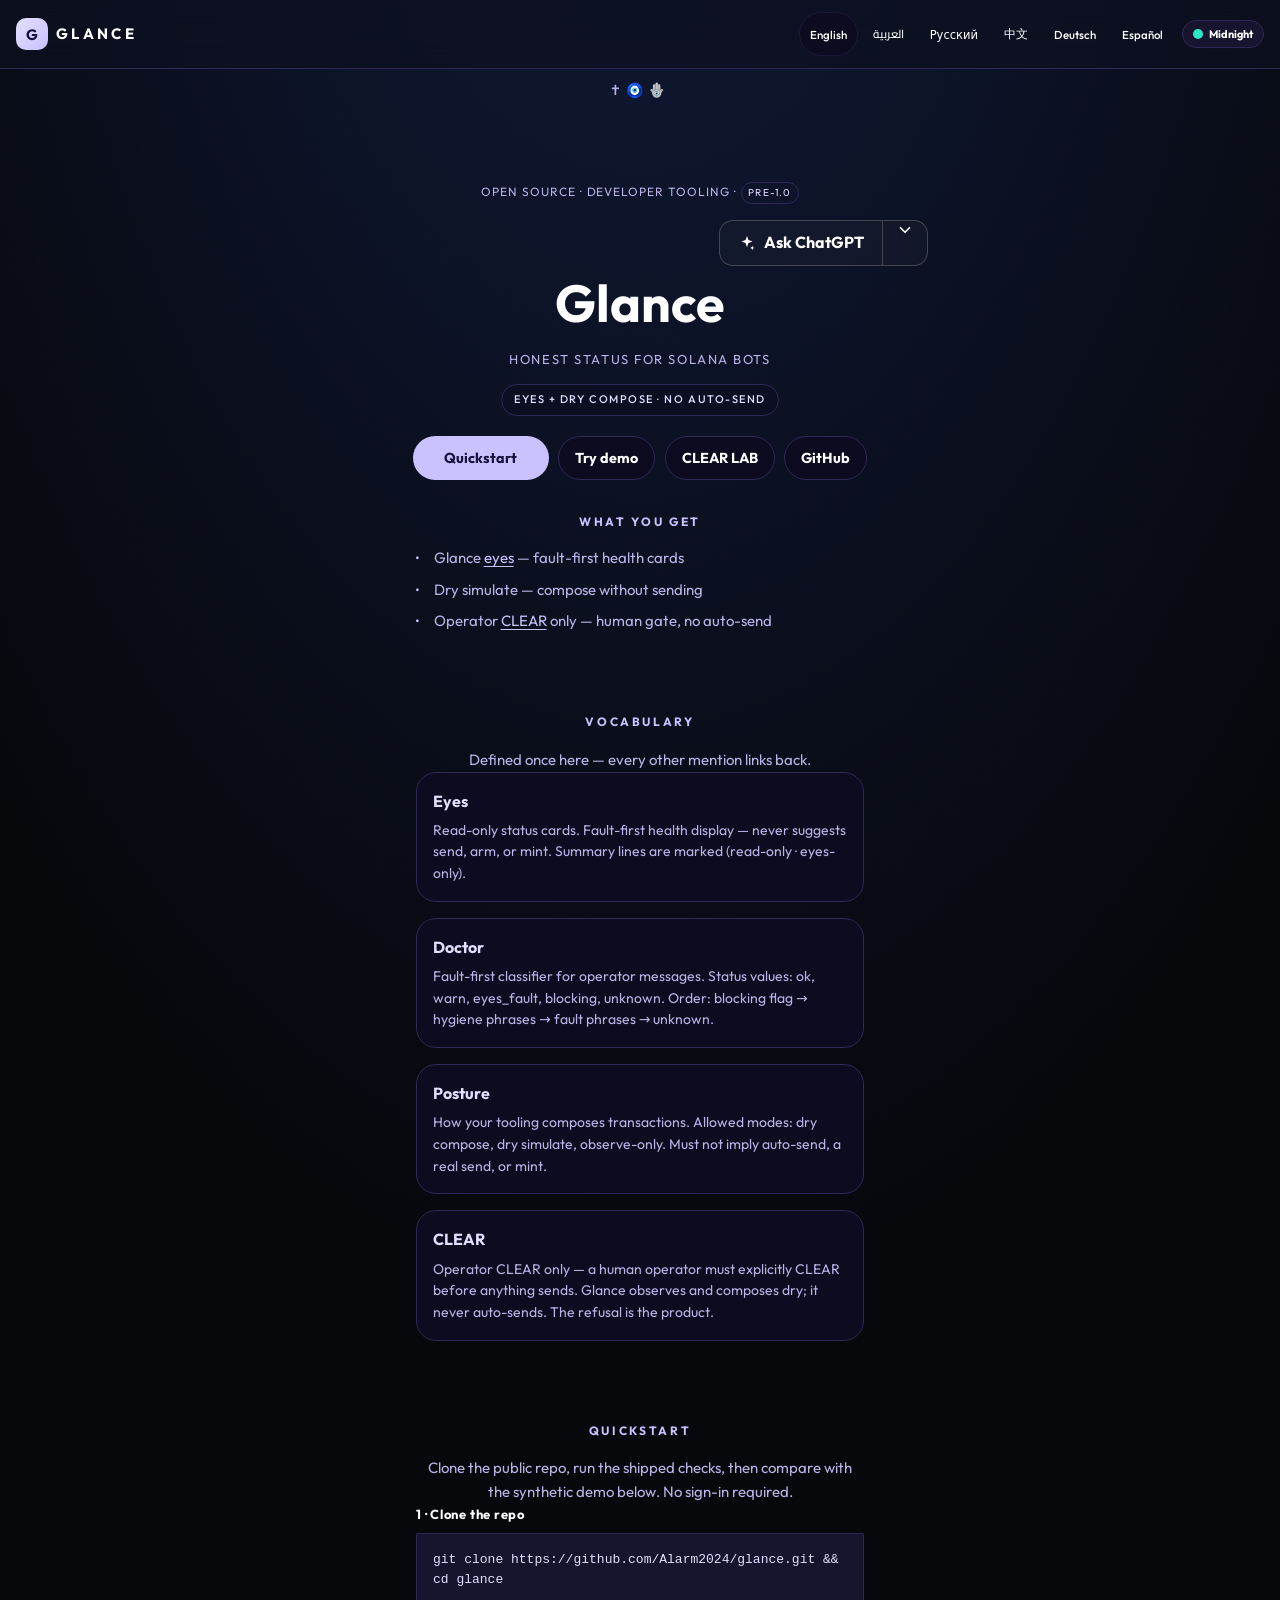
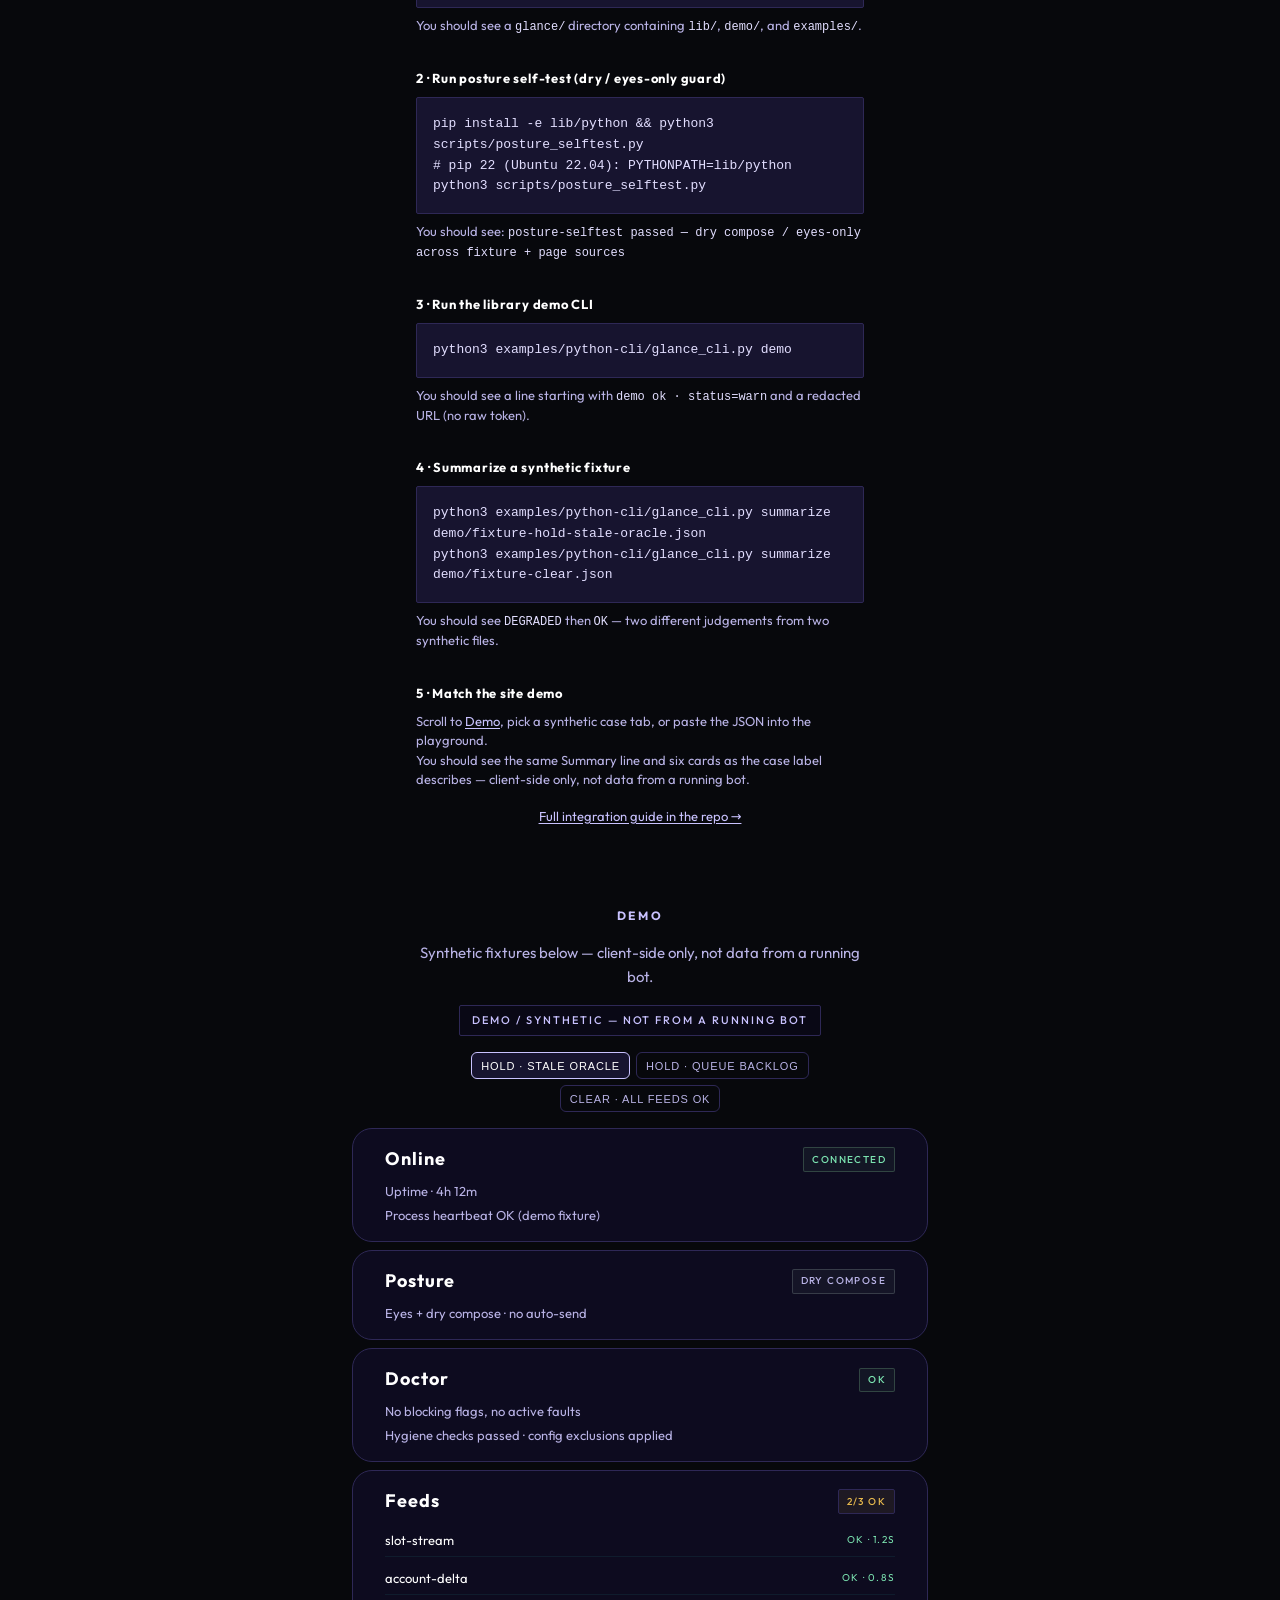
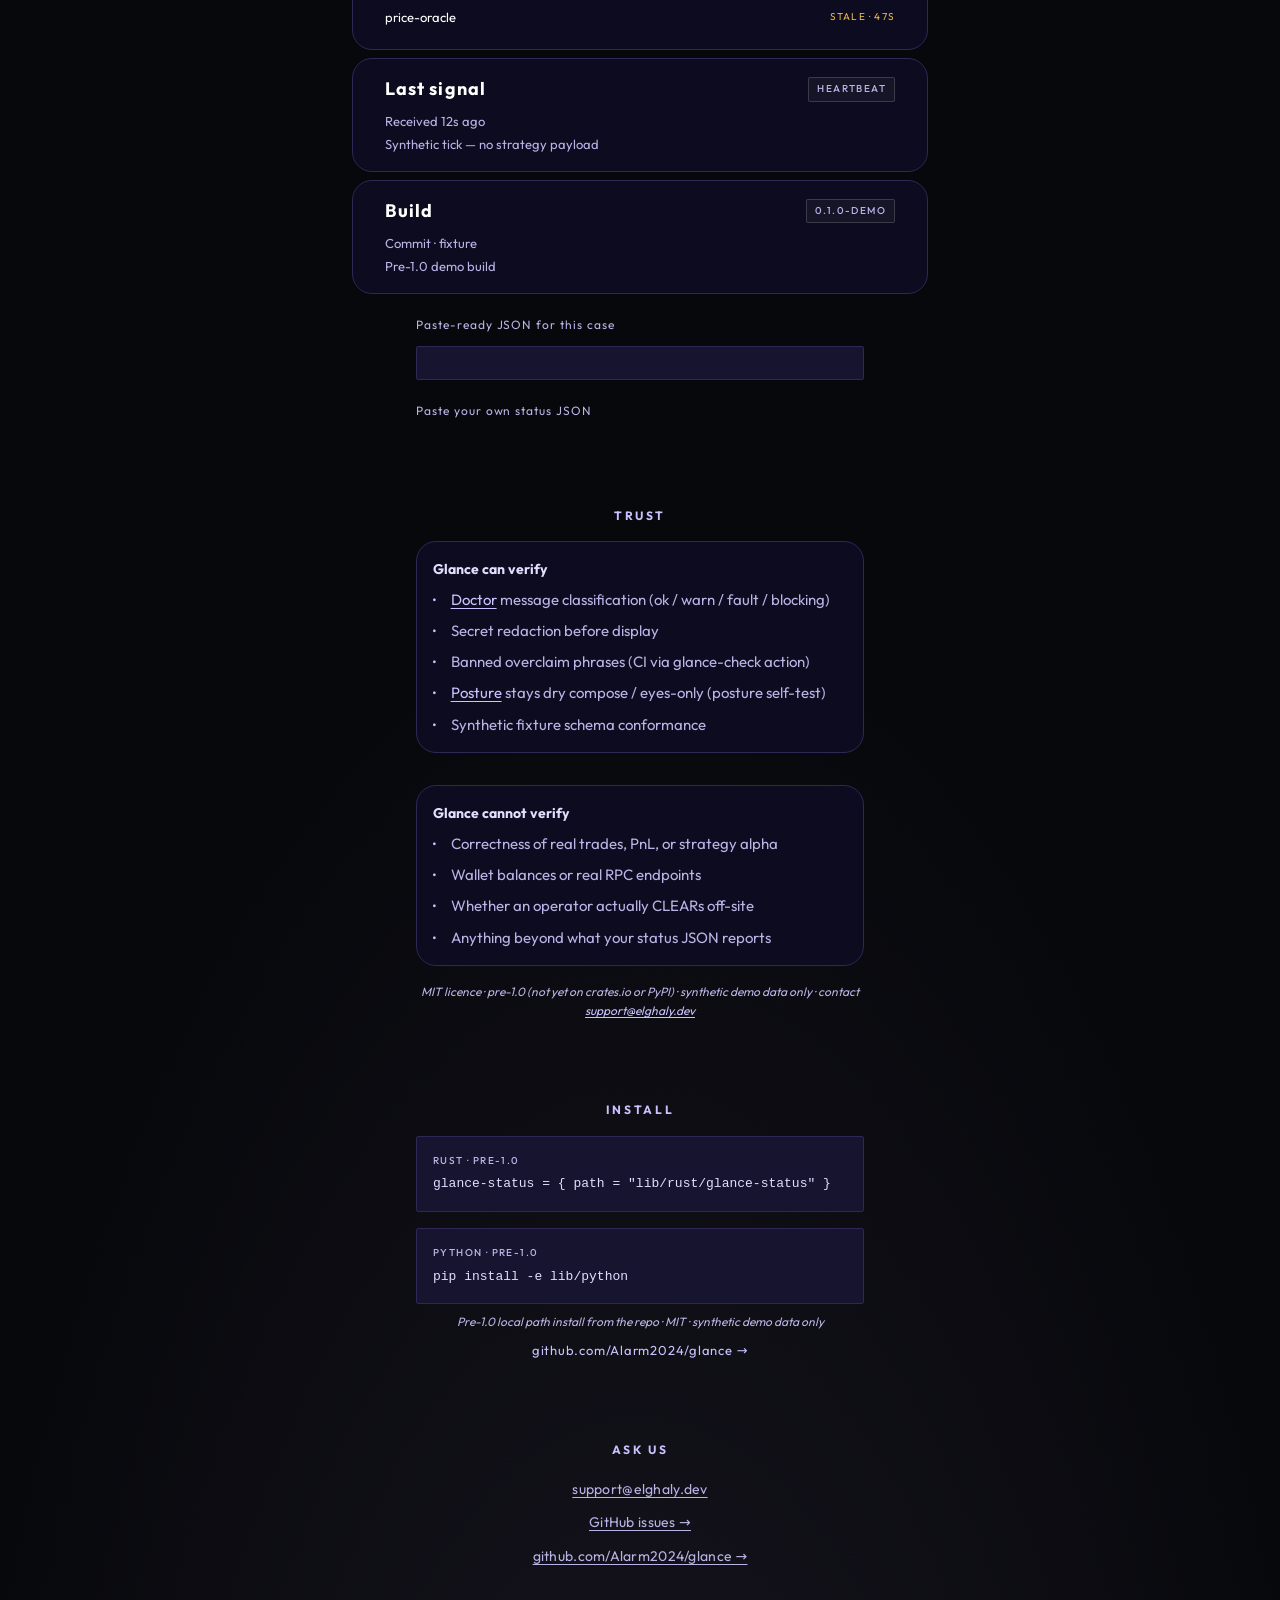
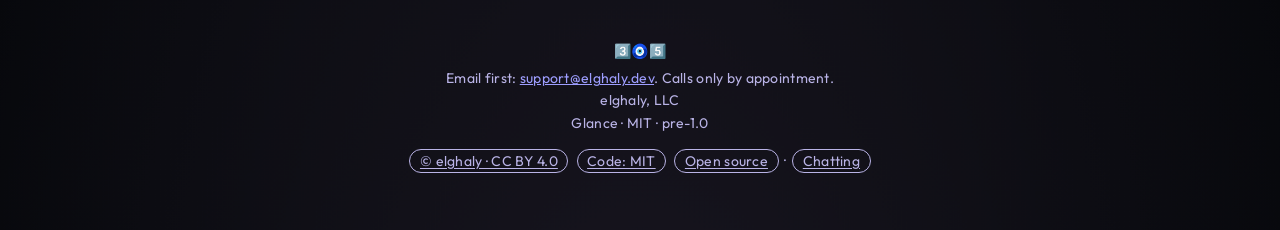
==== commit 0b56d587: "style: elghaly.dev night background on every page" ====
--- a/index.html
+++ b/index.html
@@ -4,7 +4,7 @@
   <meta charset="UTF-8">
   <meta name="viewport" content="width=device-width, initial-scale=1.0">
   <meta name="description" content="Glance — honest status for Solana bot operators. Eyes, dry simulate, operator CLEAR only. Synthetic demo. MIT.">
-  <meta name="theme-color" content="#352373">
+  <meta name="theme-color" content="#07080c">
   <meta property="og:title" content="Glance — honest status for Solana bots">
   <meta property="og:description" content="Open-source observability for Solana bot operators. Try the synthetic demo — it never sends a transaction.">
   <meta property="og:image" content="https://glance.elghaly.dev/glance-card.jpg?v=packaging1">
@@ -27,7 +27,7 @@
   </script>
   <link rel="preload" href="/fonts/outfit-latin-700-normal.woff2" as="font" type="font/woff2" crossorigin>
   <link rel="preload" href="/fonts/outfit-latin-400-normal.woff2" as="font" type="font/woff2" crossorigin>
-  <link rel="stylesheet" href="css/style.css?v=chatting1">
+  <link rel="stylesheet" href="css/style.css?v=night1">
   <style>
     .gword{font-weight:700;font-size:15px;letter-spacing:.22em;color:var(--text)}
     .topbar{display:flex;align-items:center;gap:8px;flex-wrap:wrap}
@@ -271,7 +271,7 @@
   <p class="lic-badges"><a href="https://creativecommons.org/licenses/by/4.0/" rel="license">© elghaly · CC BY 4.0</a> <a href="https://github.com/Alarm2024/glance/blob/main/LICENSE">Code: MIT</a> <a href="https://github.com/Alarm2024">Open source</a> · <a href="https://chatting.elghaly.dev/">Chatting</a></p>
   </footer>
 
-  <script src="themes.js?v=packaging1"></script>
+  <script src="themes.js?v=night1"></script>
   <script src="i18n.js?v=packaging1"></script>
   <script src="app.js?v=packaging1"></script>
 <script src="/page-menu.js" defer></script>
--- a/css/style.css
+++ b/css/style.css
@@ -3,8 +3,9 @@
 
 :root {
   color-scheme: dark;
-  --bg: #5a4fc0;
-  --bg-2: #6a5fd0;
+  /* page night, as elghaly.dev: --night #07080c, --night-2 #0d1120 */
+  --bg: #07080c;
+  --bg-2: #0d1120;
   --card: #0d0b1f;
   --card-2: #17142f;
   --line: #1c1838;
@@ -53,6 +54,7 @@
 }
 
 html {
+  background: var(--bg);
   scroll-behavior: smooth;
   -webkit-text-size-adjust: 100%;
 }
@@ -62,13 +64,22 @@
   display: flex;
   flex-direction: column;
   align-items: center;
-  background: linear-gradient(165deg, var(--bg-2) 0%, var(--bg) 42%, #4a42a8 100%);
+  /* the elghaly.dev page background: night with a lapis glow on top */
+  background:
+    radial-gradient(120% 60% at 50% -10%, rgba(42, 76, 179, .30), transparent 60%),
+    radial-gradient(80% 50% at 50% 110%, rgba(196, 161, 236, .10), transparent 70%),
+    var(--bg);
   color: var(--text);
   font-family: var(--font);
   font-weight: 400;
   font-size: 1rem;
   line-height: 1.6;
   -webkit-font-smoothing: antialiased;
+}
+
+/* The other themes in the menu keep their own two-tone page. */
+html[data-theme]:not([data-theme="midnight"]) body {
+  background: linear-gradient(165deg, var(--bg-2) 0%, var(--bg) 42%, var(--bg) 100%);
 }
 
 /* Top bar */
@@ -81,7 +92,7 @@
   align-items: center;
   gap: 8px;
   padding: 10px var(--gutter);
-  background: rgba(13, 11, 31, 0.72);
+  background: rgba(13, 17, 32, 0.7);
   backdrop-filter: blur(14px);
   border-bottom: 1px solid var(--line-2);
 }
